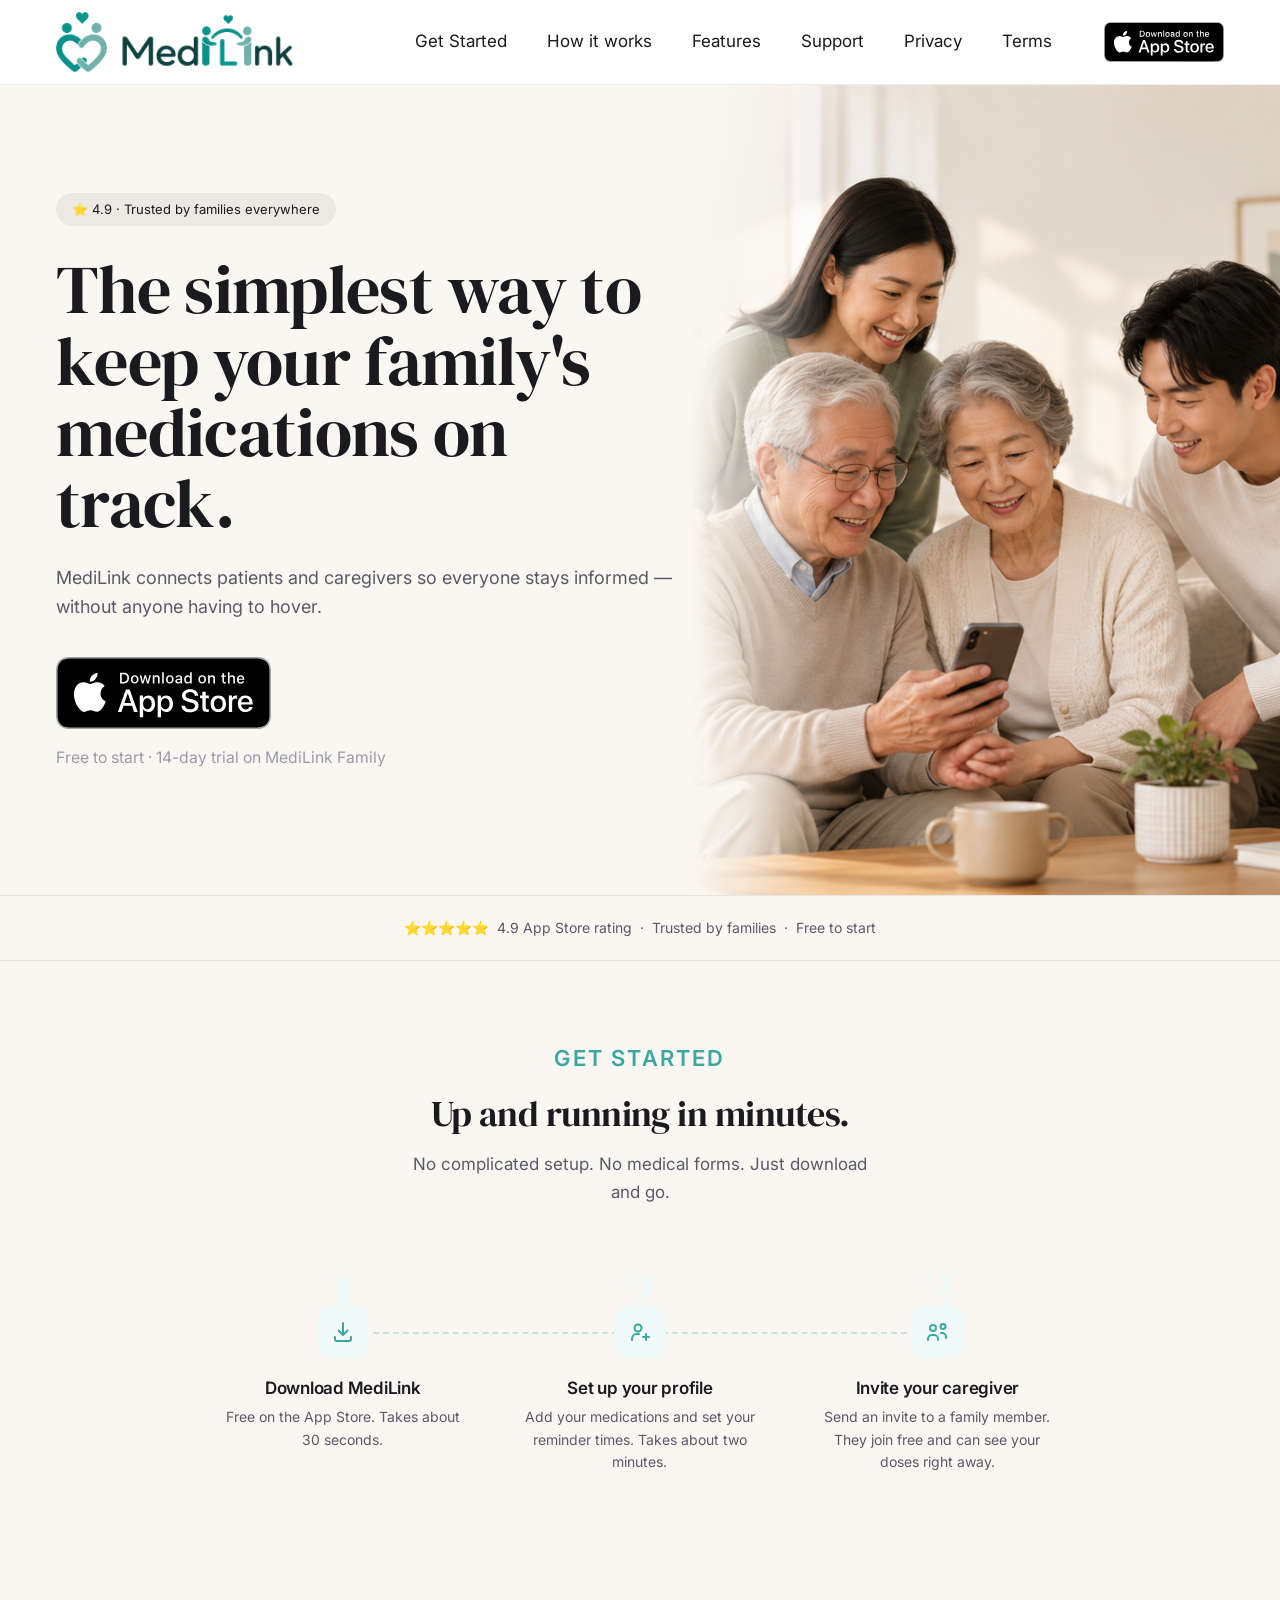
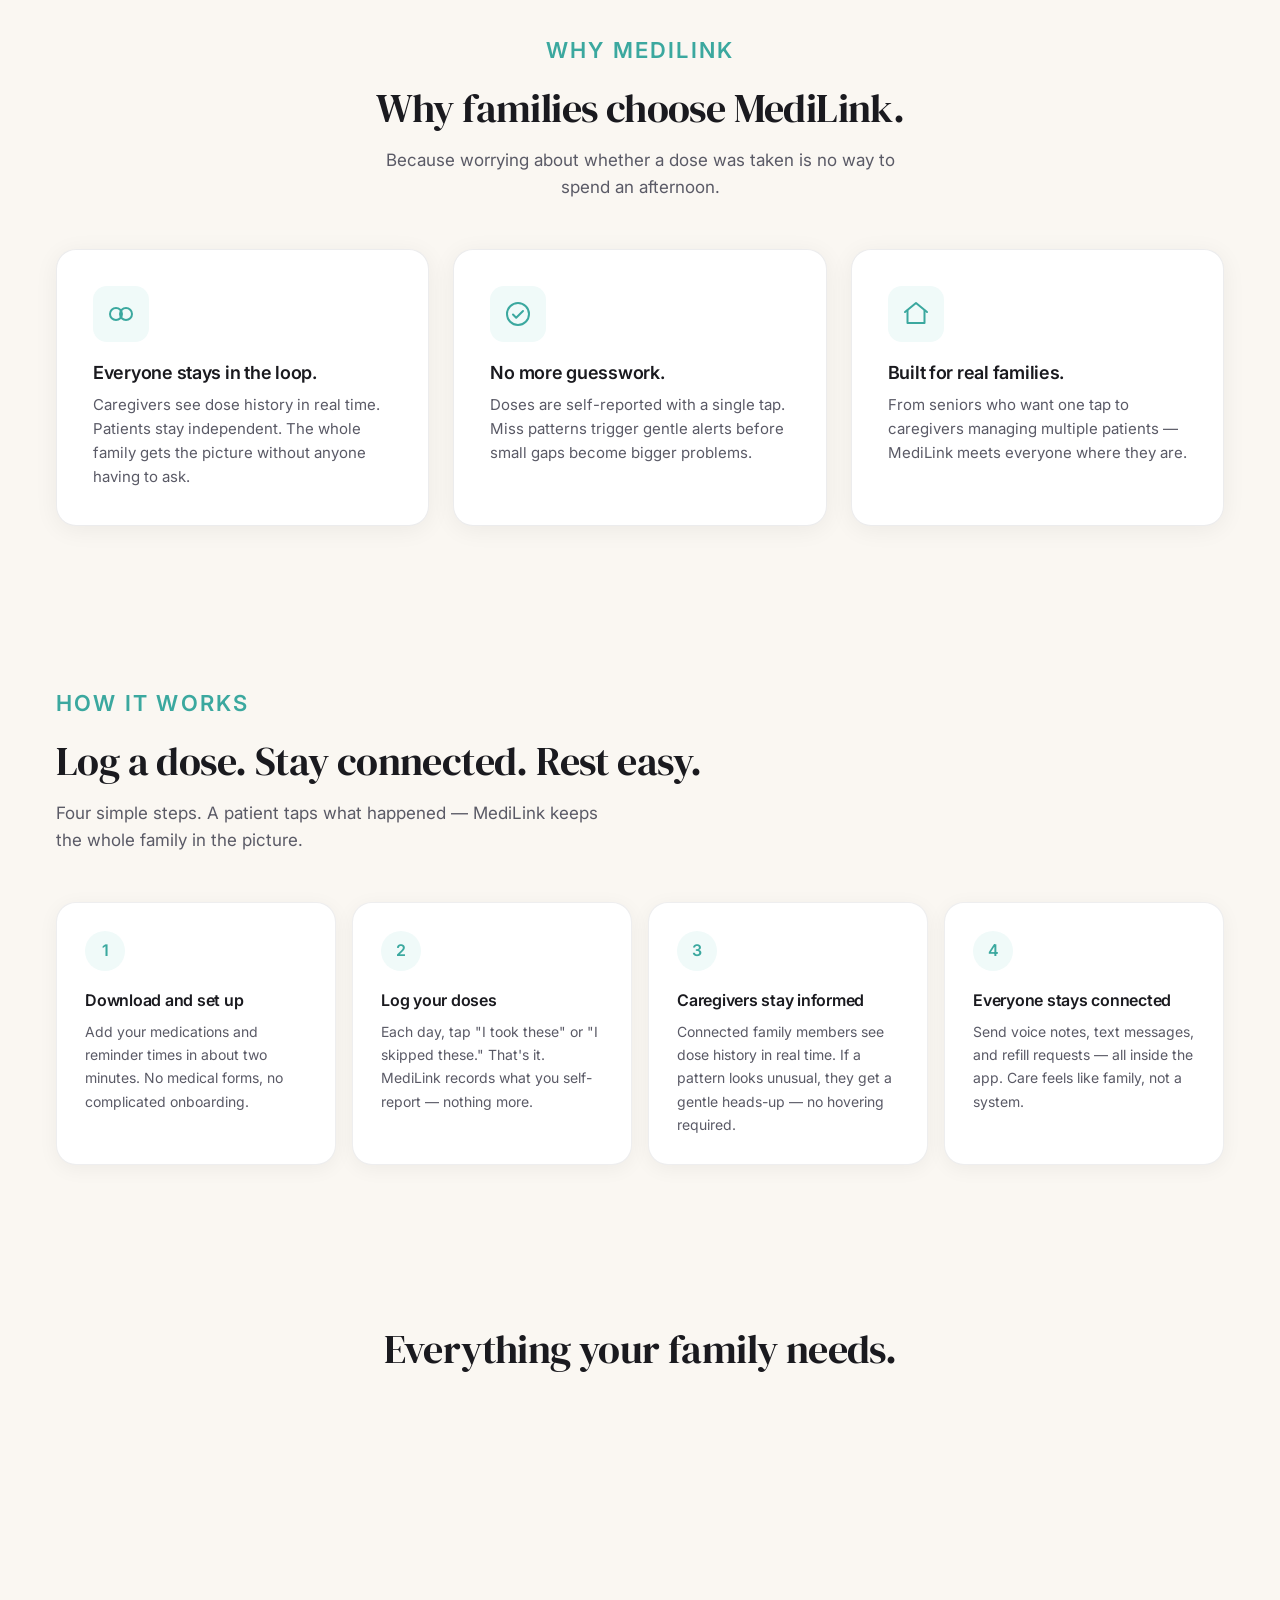
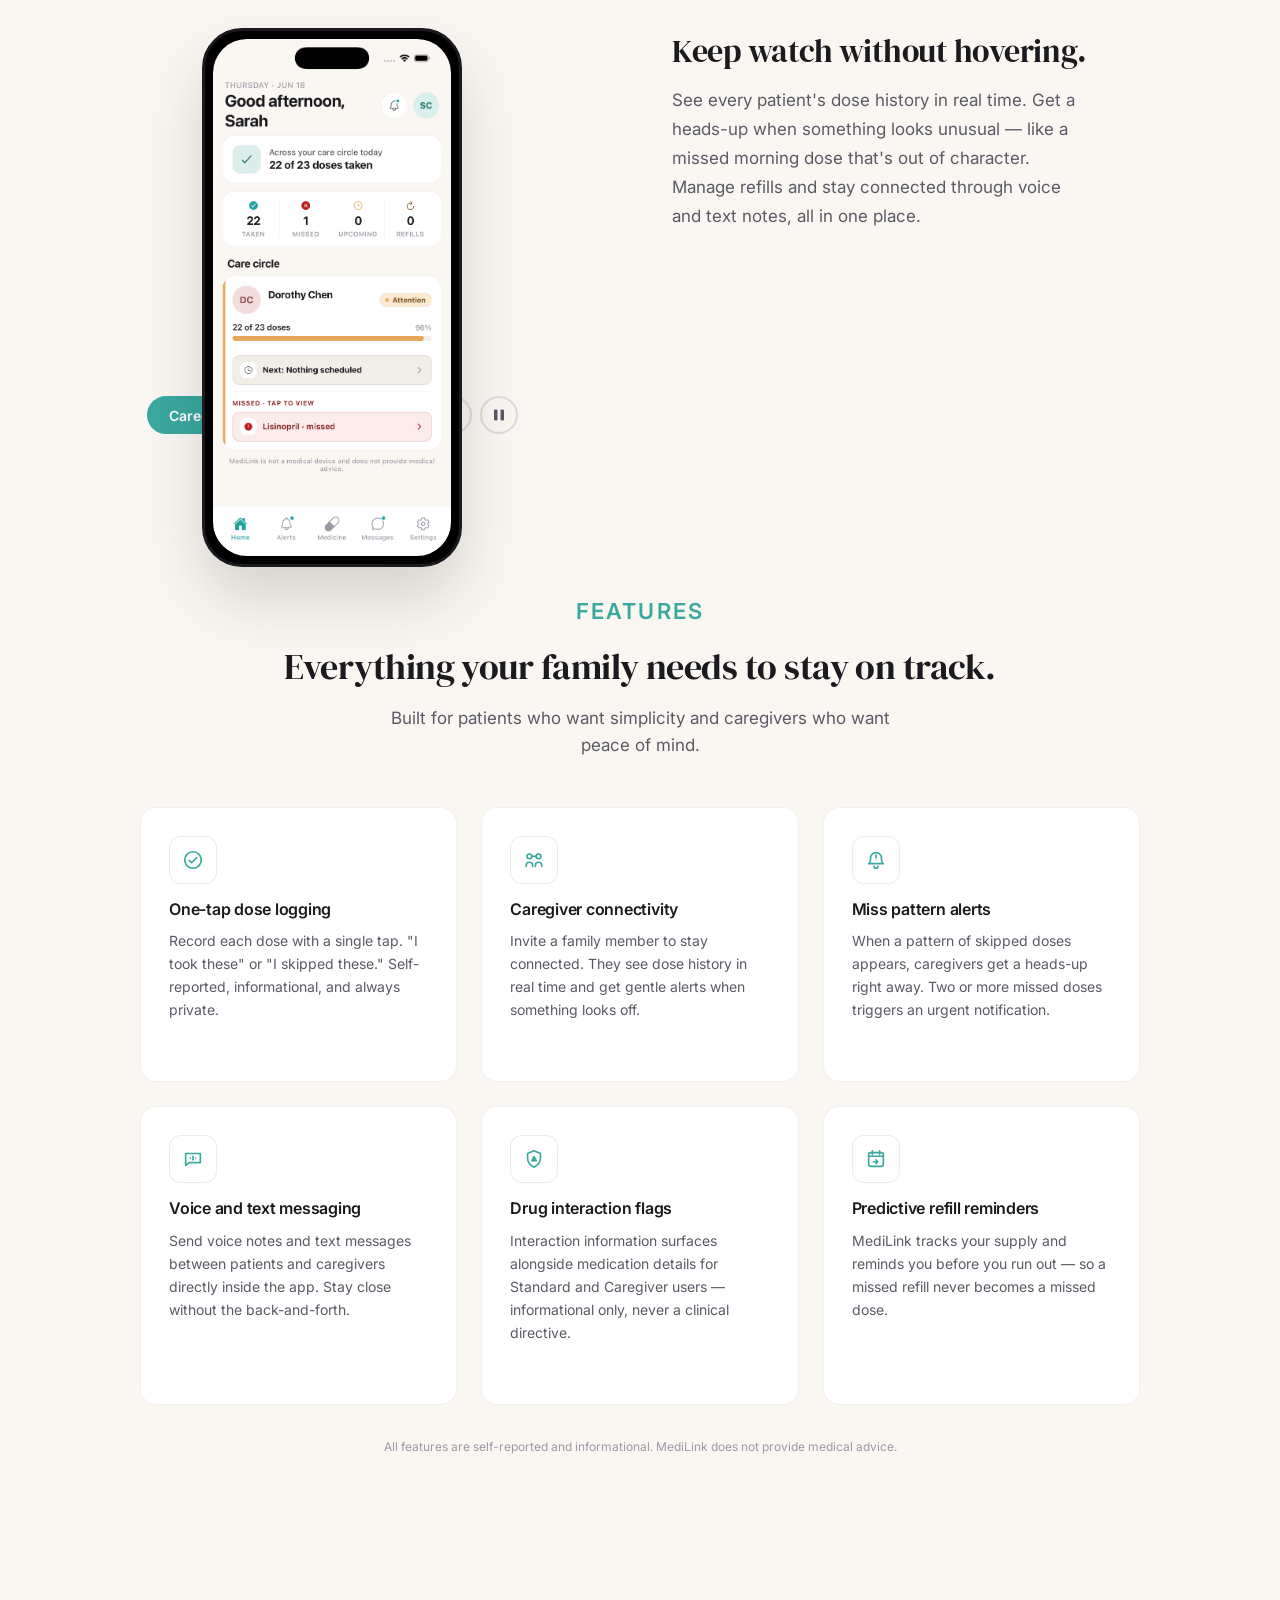
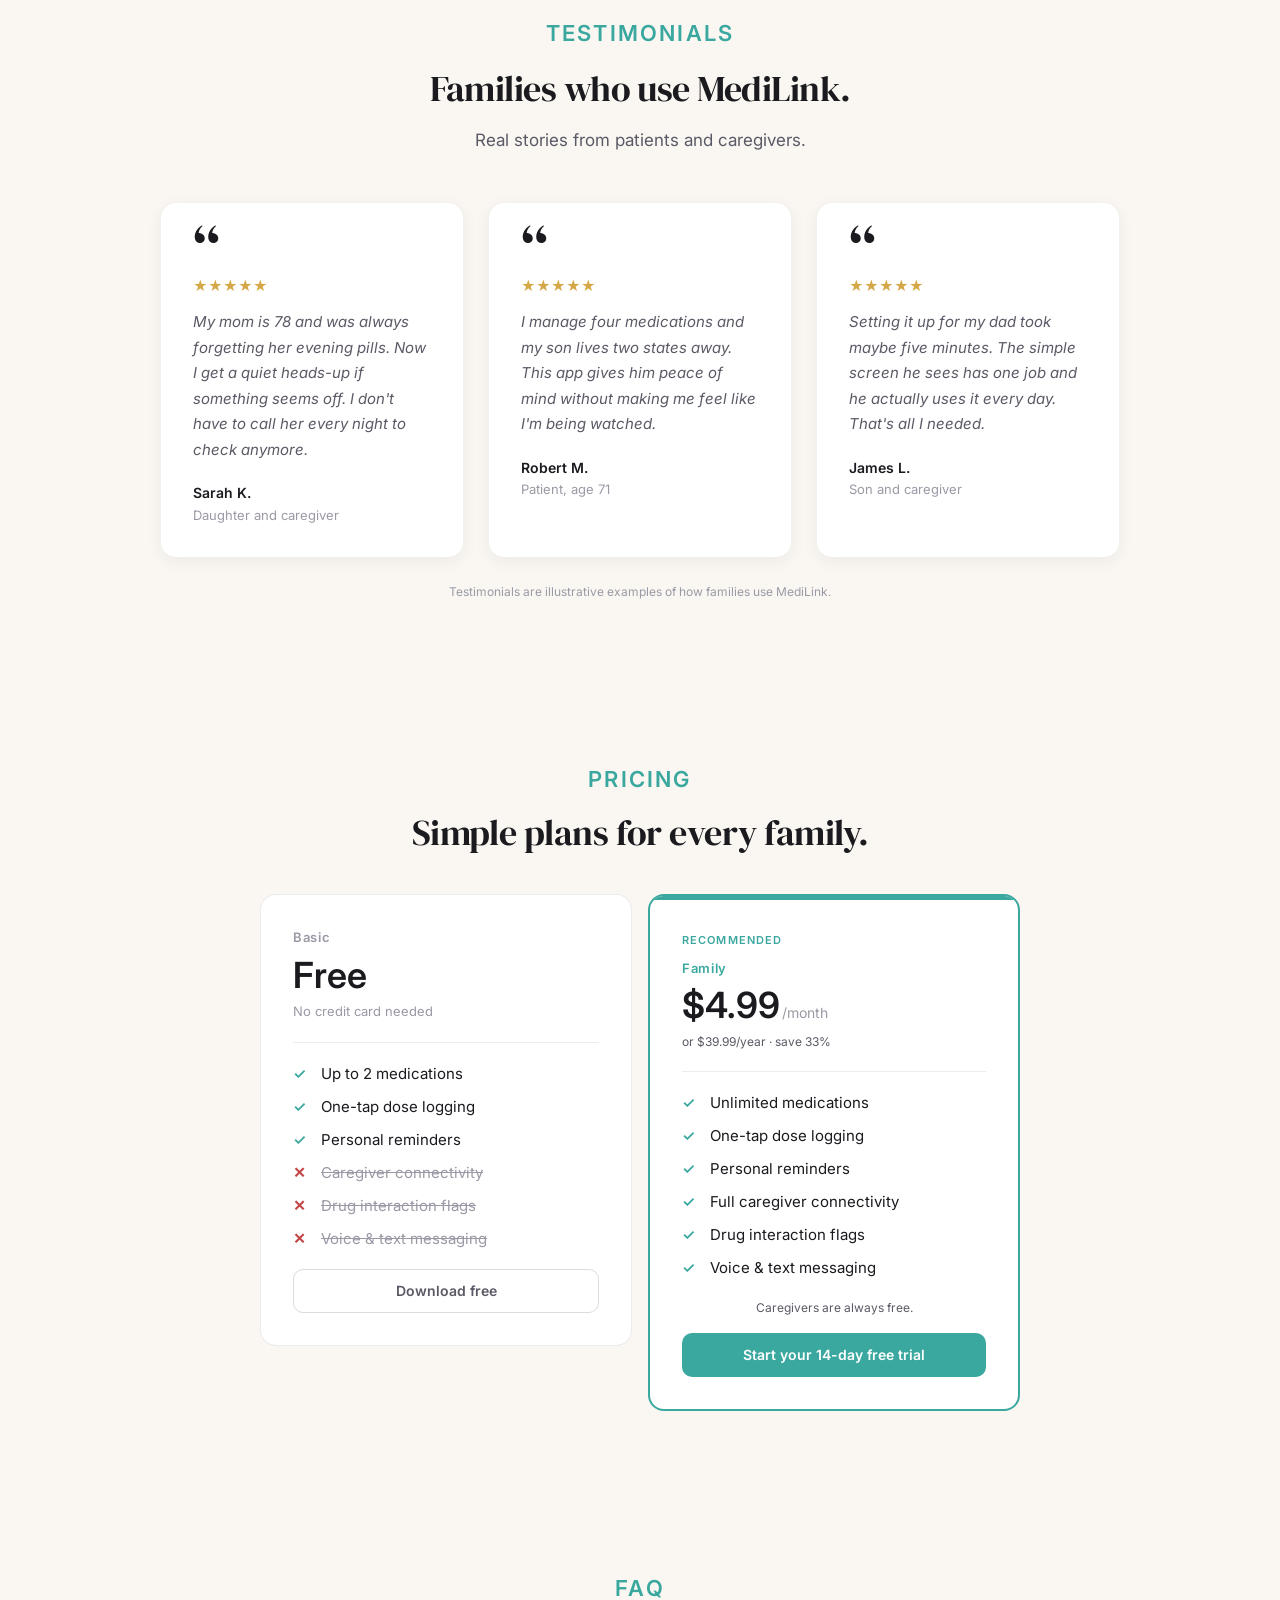
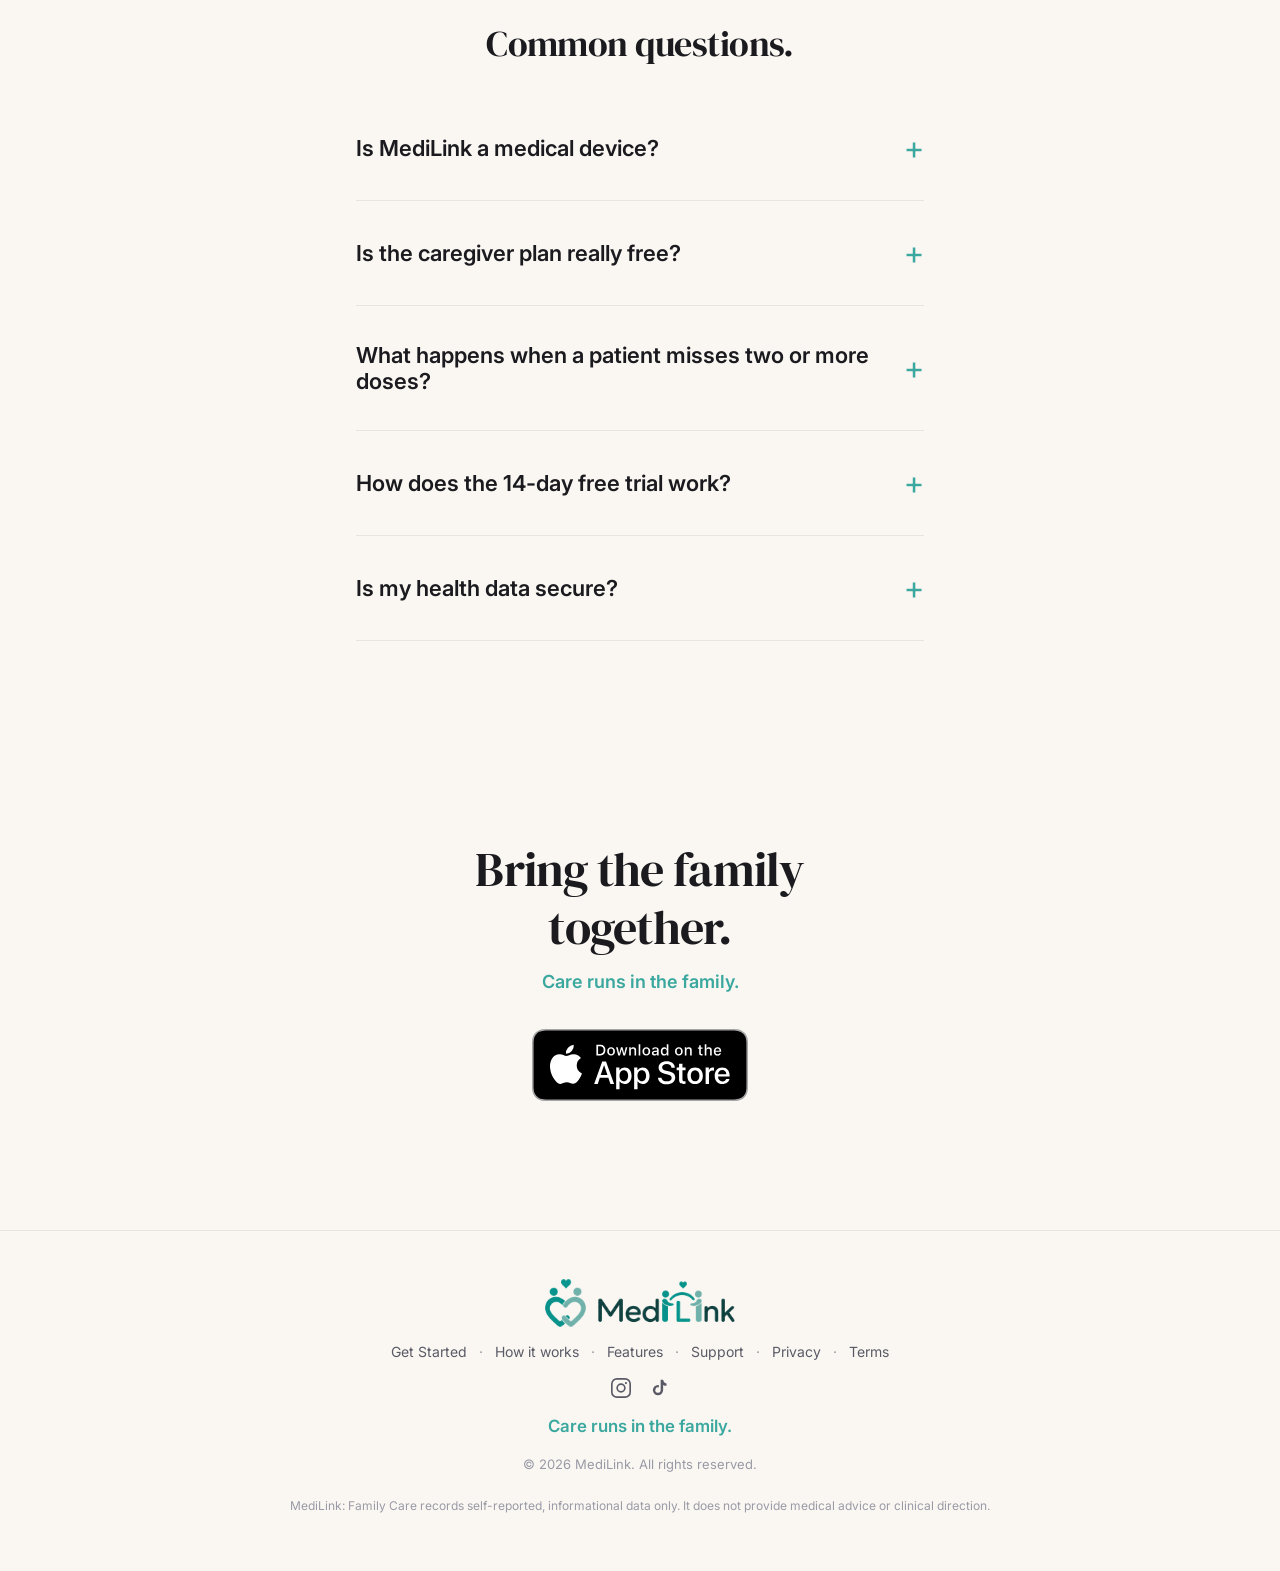
==== index.html @ 64e8060a "Initial commit" ====
<!DOCTYPE html>
<html lang="en">
<head>
  <meta charset="UTF-8" />
  <meta name="viewport" content="width=device-width, initial-scale=1.0" />
  <title>MediLink: Family Care — Care runs in the family.</title>
  <meta name="description" content="Medication adherence made simple for patients and the people who care about them. Care runs in the family." />
  <link rel="preconnect" href="https://fonts.googleapis.com" />
  <link rel="preconnect" href="https://fonts.gstatic.com" crossorigin />
  <link href="https://fonts.googleapis.com/css2?family=DM+Serif+Display:ital@0;1&family=Inter:wght@400;500;600&display=swap" rel="stylesheet" />
  <link rel="stylesheet" href="style.css" />
</head>
<body>

  <!-- ===== Header (dark, bleeds into hero) ===== -->
  <header class="site-header">
    <div class="container nav">
      <a href="index.html" class="brand"><img src="logo.png?v=2" alt="MediLink" class="nav-logo"></a>
      <nav class="nav-links">
        <a href="#get-started">Get Started</a>
        <a href="#how">How it works</a>
        <a href="#why">Features</a>
        <a href="support.html">Support</a>
        <a href="privacy.html">Privacy</a>
        <a href="terms.html">Terms</a>
      </nav>
      <a href="#download" class="app-store-badge nav-cta"><img src="app-store-badge.svg" alt="Download on the App Store" style="height: 40px; width: auto; display: block;"></a>
    </div>
  </header>

  <main>

    <!-- ===== 1. Hero (dark, full-width) ===== -->
    <section class="hero">
      <img class="hero-photo" src="hero-family.png" alt="A family looking at the MediLink app together" />
      <div class="hero-fade" aria-hidden="true"></div>
      <div class="container hero-inner">
        <div class="hero-copy">
          <span class="proof-pill">⭐ 4.9 · Trusted by families everywhere</span>
          <h1>The simplest way to keep your family's medications on track.</h1>
          <p class="subhead">MediLink connects patients and caregivers so everyone stays informed — without anyone having to hover.</p>
          <div class="hero-cta">
            <a href="#download" class="app-store-badge"><img src="app-store-badge.svg" alt="Download on the App Store" style="height: 72px; width: auto; display: block;"></a>
            <span class="note">Free to start · 14-day trial on MediLink Family</span>
          </div>
        </div>
      </div>
    </section>

    <!-- ===== Social proof bar ===== -->
    <section class="proof-bar">
      <div class="container">
        <p>⭐⭐⭐⭐⭐&nbsp;&nbsp;4.9 App Store rating&nbsp;&nbsp;·&nbsp;&nbsp;Trusted by families&nbsp;&nbsp;·&nbsp;&nbsp;Free to start</p>
      </div>
    </section>

    <!-- ===== How to Get Started (white) ===== -->
    <section id="get-started" class="getstarted">
      <div class="container">
        <div class="getstarted-head">
          <span class="gs-eyebrow">GET STARTED</span>
          <h2 class="gs-title">Up and running in minutes.</h2>
          <p class="gs-sub">No complicated setup. No medical forms. Just download and go.</p>
        </div>

        <div class="gs-steps">
          <div class="gs-step">
            <span class="gs-bignum">1</span>
            <span class="gs-icon">
              <svg width="24" height="24" viewBox="0 0 24 24" fill="none" xmlns="http://www.w3.org/2000/svg" aria-hidden="true">
                <path d="M12 3v12m0 0l-4.5-4.5M12 15l4.5-4.5" stroke="#3BA89F" stroke-width="2" stroke-linecap="round" stroke-linejoin="round"/>
                <path d="M4 17v2a2 2 0 002 2h12a2 2 0 002-2v-2" stroke="#3BA89F" stroke-width="2" stroke-linecap="round" stroke-linejoin="round"/>
              </svg>
            </span>
            <h3 class="gs-step-title">Download MediLink</h3>
            <p class="gs-step-desc">Free on the App Store. Takes about 30 seconds.</p>
          </div>

          <div class="gs-step">
            <span class="gs-bignum">2</span>
            <span class="gs-icon">
              <svg width="24" height="24" viewBox="0 0 24 24" fill="none" xmlns="http://www.w3.org/2000/svg" aria-hidden="true">
                <circle cx="10" cy="8" r="3.5" stroke="#3BA89F" stroke-width="2"/>
                <path d="M4 20v-1a5 5 0 015-5h2" stroke="#3BA89F" stroke-width="2" stroke-linecap="round" stroke-linejoin="round"/>
                <path d="M18 14v6m3-3h-6" stroke="#3BA89F" stroke-width="2" stroke-linecap="round" stroke-linejoin="round"/>
              </svg>
            </span>
            <h3 class="gs-step-title">Set up your profile</h3>
            <p class="gs-step-desc">Add your medications and set your reminder times. Takes about two minutes.</p>
          </div>

          <div class="gs-step">
            <span class="gs-bignum">3</span>
            <span class="gs-icon">
              <svg width="24" height="24" viewBox="0 0 24 24" fill="none" xmlns="http://www.w3.org/2000/svg" aria-hidden="true">
                <circle cx="8" cy="8" r="3" stroke="#3BA89F" stroke-width="2"/>
                <path d="M3 20v-1a4 4 0 014-4h2a4 4 0 014 4v1" stroke="#3BA89F" stroke-width="2" stroke-linecap="round" stroke-linejoin="round"/>
                <circle cx="18" cy="6.5" r="2.5" stroke="#3BA89F" stroke-width="2"/>
                <path d="M16 13h1a4 4 0 014 4v1" stroke="#3BA89F" stroke-width="2" stroke-linecap="round" stroke-linejoin="round"/>
              </svg>
            </span>
            <h3 class="gs-step-title">Invite your caregiver</h3>
            <p class="gs-step-desc">Send an invite to a family member. They join free and can see your doses right away.</p>
          </div>
        </div>

      </div>
    </section>

    <!-- ===== 2. Why MediLink (white) ===== -->
    <section id="why" class="why">
      <div class="container">
        <div class="why-head">
          <span class="why-eyebrow">WHY MEDILINK</span>
          <h2 class="why-title">Why families choose MediLink.</h2>
          <p class="why-sub">Because worrying about whether a dose was taken is no way to spend an afternoon.</p>
        </div>
        <div class="why-grid">
          <article class="why-card">
            <span class="why-icon">
              <svg width="32" height="32" viewBox="0 0 32 32" fill="none" xmlns="http://www.w3.org/2000/svg" aria-hidden="true">
                <circle cx="11" cy="16" r="6" stroke="#3BA89F" stroke-width="2"/>
                <circle cx="21" cy="16" r="6" stroke="#3BA89F" stroke-width="2"/>
              </svg>
            </span>
            <h3 class="why-card-title">Everyone stays in the loop.</h3>
            <p class="why-card-desc">Caregivers see dose history in real time. Patients stay independent. The whole family gets the picture without anyone having to ask.</p>
          </article>
          <article class="why-card">
            <span class="why-icon">
              <svg width="32" height="32" viewBox="0 0 32 32" fill="none" xmlns="http://www.w3.org/2000/svg" aria-hidden="true">
                <circle cx="16" cy="16" r="11" stroke="#3BA89F" stroke-width="2"/>
                <path d="M11 16.5l3.2 3.2L21 13" stroke="#3BA89F" stroke-width="2" stroke-linecap="round" stroke-linejoin="round"/>
              </svg>
            </span>
            <h3 class="why-card-title">No more guesswork.</h3>
            <p class="why-card-desc">Doses are self-reported with a single tap. Miss patterns trigger gentle alerts before small gaps become bigger problems.</p>
          </article>
          <article class="why-card">
            <span class="why-icon">
              <svg width="32" height="32" viewBox="0 0 32 32" fill="none" xmlns="http://www.w3.org/2000/svg" aria-hidden="true">
                <path d="M5 14L16 5l11 9" stroke="#3BA89F" stroke-width="2" stroke-linecap="round" stroke-linejoin="round"/>
                <path d="M7.5 12.5V25h17V12.5" stroke="#3BA89F" stroke-width="2" stroke-linecap="round" stroke-linejoin="round"/>
              </svg>
            </span>
            <h3 class="why-card-title">Built for real families.</h3>
            <p class="why-card-desc">From seniors who want one tap to caregivers managing multiple patients — MediLink meets everyone where they are.</p>
          </article>
        </div>
      </div>
    </section>

    <!-- ===== How it works (cream) ===== -->
    <section id="how" class="how">
      <div class="container">
        <div class="how-head">
          <span class="how-eyebrow">HOW IT WORKS</span>
          <h2 class="how-title">Log a dose. Stay connected. Rest easy.</h2>
          <p class="how-sub">Four simple steps. A patient taps what happened — MediLink keeps the whole family in the picture.</p>
        </div>

        <div class="how-steps">
          <div class="how-step">
            <span class="how-num">1</span>
            <h3 class="how-step-title">Download and set up</h3>
            <p class="how-step-desc">Add your medications and reminder times in about two minutes. No medical forms, no complicated onboarding.</p>
          </div>

          <div class="how-step">
            <span class="how-num">2</span>
            <h3 class="how-step-title">Log your doses</h3>
            <p class="how-step-desc">Each day, tap "I took these" or "I skipped these." That's it. MediLink records what you self-report — nothing more.</p>
          </div>

          <div class="how-step">
            <span class="how-num">3</span>
            <h3 class="how-step-title">Caregivers stay informed</h3>
            <p class="how-step-desc">Connected family members see dose history in real time. If a pattern looks unusual, they get a gentle heads-up — no hovering required.</p>
          </div>

          <div class="how-step">
            <span class="how-num">4</span>
            <h3 class="how-step-title">Everyone stays connected</h3>
            <p class="how-step-desc">Send voice notes, text messages, and refill requests — all inside the app. Care feels like family, not a system.</p>
          </div>
        </div>
      </div>
    </section>

    <!-- ===== Interactive showcase (white) ===== -->
    <section class="showcase">
      <div class="container">
        <h2 class="showcase-title">Everything your family needs.</h2>
        <div class="showcase-grid">

          <!-- Left: phone mockup + tabs -->
          <div class="showcase-visual">
            <div class="phone-frame phone-frame--showcase">
              <img id="showcase-screen" src="screen-1.png" alt="MediLink app screen" />
            </div>
            <div class="showcase-tabs" role="tablist">
              <button class="showcase-tab is-active" data-screen="screen-1.png" data-target="tab-caregiver">Caregiver</button>
              <button class="showcase-tab" data-screen="screen-2.png" data-target="tab-simple">Simple</button>
              <button class="showcase-tab" data-screen="screen-3.png" data-target="tab-standard">Standard</button>
              <button class="showcase-playpause is-playing" id="showcase-playpause" type="button" aria-label="Pause automatic slideshow">
                <svg class="icon-pause" width="14" height="14" viewBox="0 0 14 14" fill="currentColor" aria-hidden="true"><rect x="2" y="1.5" width="3.5" height="11" rx="1"/><rect x="8.5" y="1.5" width="3.5" height="11" rx="1"/></svg>
                <svg class="icon-play" width="14" height="14" viewBox="0 0 14 14" fill="currentColor" aria-hidden="true"><path d="M3 1.8v10.4a.7.7 0 0 0 1.07.6l8.3-5.2a.7.7 0 0 0 0-1.2L4.07 1.2A.7.7 0 0 0 3 1.8z"/></svg>
              </button>
            </div>
          </div>

          <!-- Right: feature description -->
          <div class="showcase-copy" id="showcase-copy">
            <h3 class="showcase-headline">Keep watch without hovering.</h3>
            <p class="showcase-desc">See every patient's dose history in real time. Get a heads-up when something looks unusual — like a missed morning dose that's out of character. Manage refills and stay connected through voice and text notes, all in one place.</p>
          </div>

        </div>
      </div>
    </section>

    <!-- ===== Features (white) ===== -->
    <section class="featuresgrid">
      <div class="container">
        <div class="fg-head">
          <span class="fg-eyebrow">FEATURES</span>
          <h2 class="fg-title">Everything your family needs to stay on track.</h2>
          <p class="fg-sub">Built for patients who want simplicity and caregivers who want peace of mind.</p>
        </div>

        <div class="fg-grid">

          <button type="button" class="fg-card" data-feature="dose-logging">
            <span class="fg-icon">
              <svg width="22" height="22" viewBox="0 0 24 24" fill="none" xmlns="http://www.w3.org/2000/svg" aria-hidden="true">
                <circle cx="12" cy="12" r="9" stroke="#3BA89F" stroke-width="1.8"/>
                <path d="M8 12.5l2.5 2.5L16 9.5" stroke="#3BA89F" stroke-width="1.8" stroke-linecap="round" stroke-linejoin="round"/>
              </svg>
            </span>
            <h3 class="fg-card-title">One-tap dose logging</h3>
            <p class="fg-card-desc">Record each dose with a single tap. "I took these" or "I skipped these." Self-reported, informational, and always private.</p>
            <span class="fg-more">Learn more →</span>
          </button>

          <button type="button" class="fg-card" data-feature="caregiver">
            <span class="fg-icon">
              <svg width="22" height="22" viewBox="0 0 24 24" fill="none" xmlns="http://www.w3.org/2000/svg" aria-hidden="true">
                <circle cx="7" cy="8" r="2.6" stroke="#3BA89F" stroke-width="1.8"/>
                <circle cx="17" cy="8" r="2.6" stroke="#3BA89F" stroke-width="1.8"/>
                <path d="M9.6 8h4.8" stroke="#3BA89F" stroke-width="1.8" stroke-linecap="round"/>
                <path d="M3.5 19v-1a3.5 3.5 0 013.5-3.5h0A3.5 3.5 0 0110.5 18v1" stroke="#3BA89F" stroke-width="1.8" stroke-linecap="round" stroke-linejoin="round"/>
                <path d="M13.5 19v-1A3.5 3.5 0 0117 14.5h0a3.5 3.5 0 013.5 3.5v1" stroke="#3BA89F" stroke-width="1.8" stroke-linecap="round" stroke-linejoin="round"/>
              </svg>
            </span>
            <h3 class="fg-card-title">Caregiver connectivity</h3>
            <p class="fg-card-desc">Invite a family member to stay connected. They see dose history in real time and get gentle alerts when something looks off.</p>
            <span class="fg-more">Learn more →</span>
          </button>

          <button type="button" class="fg-card" data-feature="alerts">
            <span class="fg-icon">
              <svg width="22" height="22" viewBox="0 0 24 24" fill="none" xmlns="http://www.w3.org/2000/svg" aria-hidden="true">
                <path d="M6 10a6 6 0 0112 0c0 5 2 6 2 6H4s2-1 2-6z" stroke="#3BA89F" stroke-width="1.8" stroke-linecap="round" stroke-linejoin="round"/>
                <path d="M10 19a2 2 0 004 0" stroke="#3BA89F" stroke-width="1.8" stroke-linecap="round"/>
                <path d="M12 6.5v3" stroke="#3BA89F" stroke-width="1.8" stroke-linecap="round"/>
                <circle cx="12" cy="12" r="0.6" fill="#3BA89F"/>
              </svg>
            </span>
            <h3 class="fg-card-title">Miss pattern alerts</h3>
            <p class="fg-card-desc">When a pattern of skipped doses appears, caregivers get a heads-up right away. Two or more missed doses triggers an urgent notification.</p>
            <span class="fg-more">Learn more →</span>
          </button>

          <button type="button" class="fg-card" data-feature="messaging">
            <span class="fg-icon">
              <svg width="22" height="22" viewBox="0 0 24 24" fill="none" xmlns="http://www.w3.org/2000/svg" aria-hidden="true">
                <path d="M4 6h16v10H8l-4 3V6z" stroke="#3BA89F" stroke-width="1.8" stroke-linecap="round" stroke-linejoin="round"/>
                <path d="M9 11v0M12 9v4M15 11v0" stroke="#3BA89F" stroke-width="1.8" stroke-linecap="round"/>
              </svg>
            </span>
            <h3 class="fg-card-title">Voice and text messaging</h3>
            <p class="fg-card-desc">Send voice notes and text messages between patients and caregivers directly inside the app. Stay close without the back-and-forth.</p>
            <span class="fg-more">Learn more →</span>
          </button>

          <button type="button" class="fg-card" data-feature="interactions">
            <span class="fg-icon">
              <svg width="22" height="22" viewBox="0 0 24 24" fill="none" xmlns="http://www.w3.org/2000/svg" aria-hidden="true">
                <path d="M12 3l7 3v5c0 4.4-3 8-7 10-4-2-7-5.6-7-10V6l7-3z" stroke="#3BA89F" stroke-width="1.8" stroke-linecap="round" stroke-linejoin="round"/>
                <path d="M12 9.5l2.4 4.2H9.6L12 9.5z" stroke="#3BA89F" stroke-width="1.8" stroke-linecap="round" stroke-linejoin="round"/>
                <path d="M12 12v0.6" stroke="#3BA89F" stroke-width="1.8" stroke-linecap="round"/>
              </svg>
            </span>
            <h3 class="fg-card-title">Drug interaction flags</h3>
            <p class="fg-card-desc">Interaction information surfaces alongside medication details for Standard and Caregiver users — informational only, never a clinical directive.</p>
            <span class="fg-more">Learn more →</span>
          </button>

          <button type="button" class="fg-card" data-feature="refills">
            <span class="fg-icon">
              <svg width="22" height="22" viewBox="0 0 24 24" fill="none" xmlns="http://www.w3.org/2000/svg" aria-hidden="true">
                <rect x="4" y="5" width="16" height="15" rx="2" stroke="#3BA89F" stroke-width="1.8"/>
                <path d="M4 9h16M8 3v4M16 3v4" stroke="#3BA89F" stroke-width="1.8" stroke-linecap="round"/>
                <path d="M9 15h5m0 0l-2-2m2 2l-2 2" stroke="#3BA89F" stroke-width="1.8" stroke-linecap="round" stroke-linejoin="round"/>
              </svg>
            </span>
            <h3 class="fg-card-title">Predictive refill reminders</h3>
            <p class="fg-card-desc">MediLink tracks your supply and reminds you before you run out — so a missed refill never becomes a missed dose.</p>
            <span class="fg-more">Learn more →</span>
          </button>

        </div>

        <p class="fg-disclaimer">All features are self-reported and informational. MediLink does not provide medical advice.</p>
      </div>
    </section>

    <!-- ===== Feature detail modal ===== -->
    <div class="fg-modal" id="fg-modal" aria-hidden="true">
      <div class="fg-modal-overlay" data-close></div>
      <div class="fg-modal-box" role="dialog" aria-modal="true" aria-labelledby="fg-modal-title">
        <button type="button" class="fg-modal-close" data-close aria-label="Close">&times;</button>
        <span class="fg-modal-icon" id="fg-modal-icon"></span>
        <h3 class="fg-modal-title" id="fg-modal-title"></h3>
        <p class="fg-modal-body" id="fg-modal-body"></p>
        <p class="fg-modal-note" id="fg-modal-note"></p>
      </div>
    </div>

    <!-- ===== Testimonials (cream) ===== -->
    <section class="testimonials">
      <div class="container">
        <div class="tm-head">
          <span class="tm-eyebrow">TESTIMONIALS</span>
          <h2 class="tm-title">Families who use MediLink.</h2>
          <p class="tm-sub">Real stories from patients and caregivers.</p>
        </div>

        <div class="tm-grid">
          <figure class="tm-card">
            <span class="tm-quotemark">&ldquo;</span>
            <span class="tm-stars">★★★★★</span>
            <blockquote class="tm-quote">My mom is 78 and was always forgetting her evening pills. Now I get a quiet heads-up if something seems off. I don't have to call her every night to check anymore.</blockquote>
            <figcaption>
              <p class="tm-name">Sarah K.</p>
              <p class="tm-role">Daughter and caregiver</p>
            </figcaption>
          </figure>

          <figure class="tm-card">
            <span class="tm-quotemark">&ldquo;</span>
            <span class="tm-stars">★★★★★</span>
            <blockquote class="tm-quote">I manage four medications and my son lives two states away. This app gives him peace of mind without making me feel like I'm being watched.</blockquote>
            <figcaption>
              <p class="tm-name">Robert M.</p>
              <p class="tm-role">Patient, age 71</p>
            </figcaption>
          </figure>

          <figure class="tm-card">
            <span class="tm-quotemark">&ldquo;</span>
            <span class="tm-stars">★★★★★</span>
            <blockquote class="tm-quote">Setting it up for my dad took maybe five minutes. The simple screen he sees has one job and he actually uses it every day. That's all I needed.</blockquote>
            <figcaption>
              <p class="tm-name">James L.</p>
              <p class="tm-role">Son and caregiver</p>
            </figcaption>
          </figure>
        </div>

        <p class="tm-disclaimer">Testimonials are illustrative examples of how families use MediLink.</p>
      </div>
    </section>

    <!-- ===== 5. Pricing (cream) ===== -->
    <section id="pricing" class="pricing">
      <div class="container">
        <div class="pricing-head">
          <span class="pricing-eyebrow">PRICING</span>
          <h2 class="pricing-title">Simple plans for every family.</h2>
        </div>

        <div class="pricing-cards">

          <!-- Basic -->
          <div class="plan-card plan-basic">
            <span class="plan-label">Basic</span>
            <div class="plan-price">Free</div>
            <p class="plan-sub">No credit card needed</p>

            <div class="plan-divider"></div>

            <ul class="plan-features">
              <li class="incl">Up to 2 medications</li>
              <li class="incl">One-tap dose logging</li>
              <li class="incl">Personal reminders</li>
              <li class="excl"><span>Caregiver connectivity</span></li>
              <li class="excl"><span>Drug interaction flags</span></li>
              <li class="excl"><span>Voice &amp; text messaging</span></li>
            </ul>

            <a href="#download" class="plan-cta plan-cta-basic">Download free</a>
          </div>

          <!-- Family -->
          <div class="plan-card plan-family">
            <div class="plan-accent"></div>
            <span class="plan-eyebrow">RECOMMENDED</span>
            <span class="plan-label plan-label-family">Family</span>
            <div class="plan-price">$4.99<span class="plan-per">/month</span></div>
            <p class="plan-sub">or $39.99/year · save 33%</p>

            <div class="plan-divider"></div>

            <ul class="plan-features">
              <li class="incl">Unlimited medications</li>
              <li class="incl">One-tap dose logging</li>
              <li class="incl">Personal reminders</li>
              <li class="incl">Full caregiver connectivity</li>
              <li class="incl">Drug interaction flags</li>
              <li class="incl">Voice &amp; text messaging</li>
            </ul>

            <p class="plan-trust">Caregivers are always free.</p>
            <a href="#download" class="plan-cta plan-cta-family">Start your 14-day free trial</a>
          </div>

        </div>
      </div>
    </section>

    <!-- ===== FAQ (white) ===== -->
    <section class="faq">
      <div class="container">
        <div class="faq-head">
          <span class="faq-eyebrow">FAQ</span>
          <h2 class="faq-title">Common questions.</h2>
        </div>
        <div class="faq-list">

          <div class="faq-item">
            <button class="faq-question" type="button" aria-expanded="false">
              <span>Is MediLink a medical device?</span>
              <span class="faq-icon" aria-hidden="true">+</span>
            </button>
            <div class="faq-answer">
              <p>No. MediLink is not a medical device and does not provide medical advice. Everything in the app is informational only — it records what you self-report, like when you marked a dose as taken or skipped. It never tells you what to take, when to take it, or what to do if you miss a dose. For any medical questions, please speak with your healthcare provider.</p>
            </div>
          </div>

          <div class="faq-item">
            <button class="faq-question" type="button" aria-expanded="false">
              <span>Is the caregiver plan really free?</span>
              <span class="faq-icon" aria-hidden="true">+</span>
            </button>
            <div class="faq-answer">
              <p>Yes, completely free. Caregivers never pay anything to use MediLink. You can connect to a patient's account, receive alerts, send messages, and manage refills on their behalf — all at no cost. Only the patient needs a MediLink Family subscription to unlock caregiver connectivity.</p>
            </div>
          </div>

          <div class="faq-item">
            <button class="faq-question" type="button" aria-expanded="false">
              <span>What happens when a patient misses two or more doses?</span>
              <span class="faq-icon" aria-hidden="true">+</span>
            </button>
            <div class="faq-answer">
              <p>When two or more doses are marked as skipped or go unlogged, connected caregivers receive an urgent notification right away. This is designed to give family members a heads-up when something seems out of the ordinary — not as a clinical alert, but as a gentle signal that someone they care about may need a check-in.</p>
            </div>
          </div>

          <div class="faq-item">
            <button class="faq-question" type="button" aria-expanded="false">
              <span>How does the 14-day free trial work?</span>
              <span class="faq-icon" aria-hidden="true">+</span>
            </button>
            <div class="faq-answer">
              <p>When you start a MediLink Family subscription, you get 14 days free with full access to every feature — caregiver connectivity, unlimited medications, drug interaction flags, voice and text messaging, and predictive refill reminders. You will not be charged until the trial ends. You can cancel anytime before then and you will not owe anything.</p>
            </div>
          </div>

          <div class="faq-item">
            <button class="faq-question" type="button" aria-expanded="false">
              <span>Is my health data secure?</span>
              <span class="faq-icon" aria-hidden="true">+</span>
            </button>
            <div class="faq-answer">
              <p>Yes. MediLink stores your data securely and does not sell it to third parties. The app records only what you choose to self-report — dose logs, messages, and medication names you enter. We do not access your medical records, prescriptions, or any external health data. For full details, see our <a href="privacy.html">Privacy Policy</a>.</p>
            </div>
          </div>

        </div>
      </div>
    </section>

    <!-- ===== 6. Download CTA (dark) ===== -->
    <section id="download" class="cta-final">
      <div class="container cta-inner">
        <h2>Bring the family together.</h2>
        <p class="tagline">Care runs in the family.</p>
        <a href="#" class="app-store-badge"><img src="app-store-badge.svg" alt="Download on the App Store" style="height: 72px; width: auto; display: block;"></a>
      </div>
    </section>

  </main>

  <!-- ===== Footer (dark) ===== -->
  <footer class="site-footer">
    <div class="container footer-inner">
      <div class="footer-brand"><img src="logo.png?v=2" alt="MediLink: Family Care" class="footer-logo"></div>
      <div class="footer-links">
        <a href="index.html#get-started">Get Started</a>
        <span aria-hidden="true">·</span>
        <a href="index.html#how">How it works</a>
        <span aria-hidden="true">·</span>
        <a href="index.html#why">Features</a>
        <span aria-hidden="true">·</span>
        <a href="support.html">Support</a>
        <span aria-hidden="true">·</span>
        <a href="privacy.html">Privacy</a>
        <span aria-hidden="true">·</span>
        <a href="terms.html">Terms</a>
      </div>
      <div class="footer-social">
        <a href="https://www.instagram.com/medilinkapp_?igsh=MXVrNnhsc3F5cW9yNw%3D%3D&utm_source=qr" target="_blank" rel="noopener" aria-label="MediLink on Instagram">
          <svg viewBox="0 0 24 24" fill="none" xmlns="http://www.w3.org/2000/svg" aria-hidden="true"><rect x="2" y="2" width="20" height="20" rx="5.5" stroke="currentColor" stroke-width="1.8"/><circle cx="12" cy="12" r="4.2" stroke="currentColor" stroke-width="1.8"/><circle cx="17.4" cy="6.6" r="1.2" fill="currentColor"/></svg>
        </a>
        <a href="https://www.tiktok.com/@medilinkapp" target="_blank" rel="noopener" aria-label="MediLink on TikTok">
          <svg viewBox="0 0 24 24" fill="currentColor" xmlns="http://www.w3.org/2000/svg" aria-hidden="true"><path d="M16.5 3c.3 2.1 1.6 3.7 3.7 4v2.6c-1.3.1-2.6-.3-3.7-1v5.7a5.6 5.6 0 1 1-5.6-5.6c.3 0 .6 0 .9.1v2.7a2.9 2.9 0 1 0 2 2.8V3h2.7z"/></svg>
        </a>
      </div>
      <p class="footer-tagline">Care runs in the family.</p>
      <p class="footer-copy">© 2026 MediLink. All rights reserved.</p>
      <p class="disclaimer">MediLink: Family Care records self-reported, informational data only. It does not provide medical advice or clinical direction.</p>
    </div>
  </footer>

  <script>
    (function () {
      var content = {
        'tab-caregiver': {
          headline: 'Keep watch without hovering.',
          desc: "See every patient's dose history in real time. Get a heads-up when something looks unusual — like a missed morning dose that's out of character. Manage refills and stay connected through voice and text notes, all in one place."
        },
        'tab-simple': {
          headline: 'One screen. One job.',
          desc: 'Seniors get a calm, clutter-free experience. Large dose cards, one tap to record the day. No settings to manage, no history to navigate — just today’s medications, presented simply.'
        },
        'tab-standard': {
          headline: 'Full visibility into your own routine.',
          desc: 'Self-managing patients get their complete medication history, interaction flags, refill tracking, and personal reminders — all in one organized view.'
        }
      };

      var tabs = Array.prototype.slice.call(document.querySelectorAll('.showcase-tab'));
      var screen = document.getElementById('showcase-screen');
      var copy = document.getElementById('showcase-copy');
      var headlineEl = copy.querySelector('.showcase-headline');
      var descEl = copy.querySelector('.showcase-desc');
      var playPauseBtn = document.getElementById('showcase-playpause');

      var AUTOPLAY_MS = 5000;
      var FADE_MS = 200;
      var autoTimer = null;
      var isPlaying = true;

      // Preload every slide image so swaps never show the black frame.
      tabs.forEach(function (tab) {
        var img = new Image();
        img.src = tab.getAttribute('data-screen');
      });

      function activeIndex() {
        for (var i = 0; i < tabs.length; i++) {
          if (tabs[i].classList.contains('is-active')) return i;
        }
        return 0;
      }

      function goToTab(tab) {
        if (tab.classList.contains('is-active')) return;

        tabs.forEach(function (t) { t.classList.remove('is-active'); });
        tab.classList.add('is-active');

        var data = content[tab.getAttribute('data-target')];
        var nextScreen = tab.getAttribute('data-screen');

        // Preload the target before fading so the new frame is ready instantly.
        var pre = new Image();
        pre.src = nextScreen;

        function applyNext() {
          screen.src = nextScreen;
          headlineEl.textContent = data.headline;
          descEl.textContent = data.desc;
          screen.classList.remove('is-fading');
          copy.classList.remove('is-fading');
        }

        screen.classList.add('is-fading');
        copy.classList.add('is-fading');
        setTimeout(function () {
          if (pre.complete) {
            applyNext();
          } else {
            pre.onload = applyNext;
            // Safety fallback in case onload never fires.
            setTimeout(applyNext, 400);
          }
        }, FADE_MS);
      }

      function advance() {
        var next = tabs[(activeIndex() + 1) % tabs.length];
        goToTab(next);
      }

      function startAutoplay() {
        stopAutoplay();
        autoTimer = setInterval(advance, AUTOPLAY_MS);
      }

      function stopAutoplay() {
        if (autoTimer) { clearInterval(autoTimer); autoTimer = null; }
      }

      function setPlaying(play) {
        isPlaying = play;
        if (play) {
          playPauseBtn.classList.add('is-playing');
          playPauseBtn.setAttribute('aria-label', 'Pause automatic slideshow');
          startAutoplay();
        } else {
          playPauseBtn.classList.remove('is-playing');
          playPauseBtn.setAttribute('aria-label', 'Play automatic slideshow');
          stopAutoplay();
        }
      }

      tabs.forEach(function (tab) {
        tab.addEventListener('click', function () {
          goToTab(tab);
          // Manual selection restarts the timer so the chosen slide stays 5s.
          if (isPlaying) startAutoplay();
        });
      });

      playPauseBtn.addEventListener('click', function () {
        setPlaying(!isPlaying);
      });

      setPlaying(true);
    })();
  </script>


  <script>
    /* ---- Respect prefers-reduced-motion ---- */
    var reducedMotion = window.matchMedia('(prefers-reduced-motion: reduce)').matches;

    /* ---- Nav scroll shadow ---- */
    (function () {
      var hdr = document.querySelector('.site-header');
      function tick() { hdr.classList.toggle('has-shadow', window.scrollY > 8); }
      window.addEventListener('scroll', tick, { passive: true });
      tick();
    }());

    /* ---- Parallax: hero phone + showcase phone ---- */
    (function () {
      if (reducedMotion) return;

      var heroPhone    = document.querySelector('.phone-frame--hero');
      var showcasePhone = document.querySelector('.phone-frame--showcase');
      var ticking = false;

      function onScroll() {
        if (ticking) return;
        ticking = true;
        requestAnimationFrame(function () {
          var sy = window.scrollY;

          /* Hero phone: floats up gently as user scrolls down (0.12× ratio) */
          if (heroPhone) {
            var offset = sy * 0.12;
            heroPhone.style.transform = 'rotate(2deg) translateY(-' + offset + 'px)';
          }

          /* Showcase phone: parallax relative to section midpoint (0.08× ratio) */
          if (showcasePhone) {
            var rect = showcasePhone.getBoundingClientRect();
            var midDelta = (rect.top + rect.height / 2) - window.innerHeight / 2;
            var pull = midDelta * 0.08;
            showcasePhone.style.transform = 'translateY(' + pull + 'px)';
          }

          ticking = false;
        });
      }

      window.addEventListener('scroll', onScroll, { passive: true });
      onScroll();
    }());

    /* ---- Scroll-reveal via IntersectionObserver ---- */
    (function () {
      /* Fallback: make everything visible instantly */
      if (!('IntersectionObserver' in window)) {
        document.querySelectorAll('.ml-reveal').forEach(function (el) {
          el.classList.add('is-visible');
        });
        return;
      }

      var io = new IntersectionObserver(function (entries) {
        entries.forEach(function (entry) {
          if (entry.isIntersecting) {
            entry.target.classList.add('is-visible');
            io.unobserve(entry.target);
          }
        });
      }, { threshold: 0.15, rootMargin: '0px 0px -100px 0px' });

      function revealGroup(selector, staggerMs) {
        var els = Array.prototype.slice.call(document.querySelectorAll(selector));
        els.forEach(function (el, i) {
          el.classList.add('ml-reveal');
          if (staggerMs) el.style.transitionDelay = (i * staggerMs) + 'ms';
          io.observe(el);
        });
      }

      /* Main sections */
      revealGroup('.proof-bar p',    0);
      revealGroup('.why-head',       0);
      revealGroup('.why-card',       90);
      revealGroup('.showcase-title', 0);
      revealGroup('.feature-row',    45);
      revealGroup('.pricing-head',   0);
      revealGroup('.plan-card',      100);

      /* CTA: stagger h2, tagline, badge independently */
      revealGroup('.cta-inner h2',         0);
      revealGroup('.cta-inner .tagline',   80);
      revealGroup('.cta-inner .app-store-badge', 160);

      /* Footer children staggered */
      revealGroup('.footer-brand',    0);
      revealGroup('.footer-links',    80);
      revealGroup('.footer-social',   160);
      revealGroup('.footer-tagline',  220);
    }());
  </script>

  <script>
    /* ---- FAQ accordion ---- */
    (function () {
      var items = document.querySelectorAll('.faq-item');
      items.forEach(function (item) {
        var btn = item.querySelector('.faq-question');
        var answer = item.querySelector('.faq-answer');
        btn.addEventListener('click', function () {
          var isOpen = item.classList.contains('is-open');
          items.forEach(function (other) {
            other.classList.remove('is-open');
            other.querySelector('.faq-question').setAttribute('aria-expanded', 'false');
            other.querySelector('.faq-answer').style.maxHeight = null;
          });
          if (!isOpen) {
            item.classList.add('is-open');
            btn.setAttribute('aria-expanded', 'true');
            answer.style.maxHeight = answer.scrollHeight + 'px';
          }
        });
      });
    }());
  </script>

  <script>
    /* ---- Feature detail modal ---- */
    (function () {
      var details = {
        'dose-logging': {
          title: 'One-tap dose logging',
          body: 'Logging a dose is the heart of MediLink, and it takes a single tap. When a dose is due, large, easy-to-read cards show what is scheduled. Tap "I took these" or "I skipped these" and the day is recorded — no typing, no menus, no confusion. Everything is self-reported by the patient, kept private to their account, and shared only with the family members they choose to connect.',
          note: 'Informational only. MediLink records what you self-report and never instructs you on what to take.'
        },
        'caregiver': {
          title: 'Caregiver connectivity',
          body: 'Invite a son, daughter, spouse, or any trusted family member to connect to your account. Once linked, they can see your dose history in real time, view upcoming reminders, and help manage refills on your behalf. Multiple caregivers can follow the same patient, so the whole family stays on the same page — without anyone having to call and check in every day.',
          note: 'Caregivers always use MediLink for free. Only the patient needs a Family subscription.'
        },
        'alerts': {
          title: 'Miss pattern alerts',
          body: 'MediLink watches for patterns in what you self-report. When a dose is skipped, or a few are missed in a row, connected caregivers get a gentle heads-up so they can check in. If two or more doses are marked skipped or go unlogged, an urgent notification is sent right away. These nudges are designed to reduce worry, not replace judgment.',
          note: 'Alerts are based on self-reported activity and are not a clinical or emergency monitoring service.'
        },
        'messaging': {
          title: 'Voice and text messaging',
          body: 'Stay close without the back-and-forth of phone tag. Patients and caregivers can send voice notes and text messages directly inside MediLink, right alongside the dose history they are already looking at. A quick "Did you take your evening pills?" or a reassuring voice note keeps the connection personal and keeps everything in one place.',
          note: 'Messages are private between connected patients and caregivers.'
        },
        'interactions': {
          title: 'Drug interaction flags',
          body: 'For Standard and Caregiver users, MediLink surfaces interaction information alongside the medications you have entered, so potential interactions are easier to notice and bring up with a pharmacist or doctor. It is there to inform a conversation with a professional — never to make a decision for you.',
          note: 'Interaction information is informational only and is never a clinical directive. Always consult your healthcare provider.'
        },
        'refills': {
          title: 'Predictive refill reminders',
          body: 'MediLink keeps track of your supply based on your schedule and quietly counts down. Before you run low, it reminds you to refill — so a forgotten pharmacy trip never turns into a missed dose. Caregivers can help manage refills too, making it easy to keep a loved one stocked without micromanaging.',
          note: 'Reminders are estimates based on the information you enter.'
        }
      };

      var modal = document.getElementById('fg-modal');
      if (!modal) return;
      var titleEl = document.getElementById('fg-modal-title');
      var bodyEl  = document.getElementById('fg-modal-body');
      var noteEl  = document.getElementById('fg-modal-note');
      var iconEl  = document.getElementById('fg-modal-icon');
      var lastFocused = null;

      function openModal(card) {
        var key = card.getAttribute('data-feature');
        var data = details[key];
        if (!data) return;
        lastFocused = card;
        titleEl.textContent = data.title;
        bodyEl.textContent  = data.body;
        noteEl.textContent  = data.note;
        var icon = card.querySelector('.fg-icon svg');
        iconEl.innerHTML = icon ? icon.outerHTML : '';
        modal.classList.add('is-open');
        modal.setAttribute('aria-hidden', 'false');
        document.body.style.overflow = 'hidden';
        modal.querySelector('.fg-modal-close').focus();
      }

      function closeModal() {
        modal.classList.remove('is-open');
        modal.setAttribute('aria-hidden', 'true');
        document.body.style.overflow = '';
        if (lastFocused) lastFocused.focus();
      }

      document.querySelectorAll('.fg-card').forEach(function (card) {
        card.addEventListener('click', function () { openModal(card); });
      });

      modal.querySelectorAll('[data-close]').forEach(function (el) {
        el.addEventListener('click', closeModal);
      });

      document.addEventListener('keydown', function (e) {
        if (e.key === 'Escape' && modal.classList.contains('is-open')) closeModal();
      });
    }());
  </script>
</body>
</html>
---- style.css ----
/* ===== MediLink: Family Care — Stylesheet (Cal AI-style redesign) ===== */

:root {
  --accent: #3BA89F;
  --accent-soft: #F0FAF9;
  --accent-ink: #1B6B65;
  --bg: #FAF7F2;
  --ink: #1A1A1F;
  --white: #FFFFFF;
  --text-primary: #1A1A1F;
  --text-secondary: #5A5A66;
  --text-tertiary: #9A9AA6;
  --border: rgba(20, 20, 30, 0.08);
  --border-dark: rgba(255, 255, 255, 0.08);

  --radius: 16px;
  --shadow: 0 1px 3px rgba(20, 20, 30, 0.04), 0 4px 16px rgba(20, 20, 30, 0.04);
  --max-width: 1440px;
}

/* ===== Reset ===== */
*,
*::before,
*::after {
  box-sizing: border-box;
  margin: 0;
  padding: 0;
}

html {
  scroll-behavior: smooth;
  font-size: 18px;
}

body {
  font-family: 'Inter', -apple-system, BlinkMacSystemFont, 'Segoe UI', sans-serif;
  font-weight: 400;
  background-color: var(--bg);
  color: var(--text-primary);
  line-height: 1.6;
  -webkit-font-smoothing: antialiased;
  text-rendering: optimizeLegibility;
}

h1, h2, h3, h4 {
  font-weight: 600;
  line-height: 1.2;
  color: var(--text-primary);
  letter-spacing: -0.015em;
}

p {
  color: var(--text-secondary);
}

a {
  color: var(--accent-ink);
  text-decoration: none;
}

a:hover {
  text-decoration: underline;
}

/* ===== Layout helpers ===== */
.container {
  width: 100%;
  max-width: var(--max-width);
  margin: 0 auto;
  padding: 0 56px;
}

section {
  padding: 80px 0;
}

.section-head {
  max-width: 620px;
  margin: 0 0 48px;
}

.section-head--left {
  text-align: left;
}

.section-head h2 {
  font-size: clamp(1.75rem, 3vw, 2.25rem);
  margin-bottom: 14px;
}

.section-head p {
  font-size: 1.125rem;
}

.eyebrow {
  display: inline-block;
  font-size: 0.8125rem;
  font-weight: 600;
  letter-spacing: 0.04em;
  text-transform: uppercase;
  color: var(--accent-ink);
  background-color: var(--accent-soft);
  padding: 6px 14px;
  border-radius: 999px;
  margin-bottom: 20px;
}

/* ===== Buttons ===== */
.btn {
  display: inline-flex;
  align-items: center;
  justify-content: center;
  gap: 10px;
  font-family: inherit;
  font-weight: 600;
  font-size: 1rem;
  padding: 14px 28px;
  border-radius: 12px;
  border: 1px solid transparent;
  cursor: pointer;
  transition: background-color 0.15s ease, transform 0.05s ease, border-color 0.15s ease, color 0.15s ease;
}

.btn:hover {
  text-decoration: none;
}

.btn-primary {
  background-color: var(--accent);
  color: var(--white);
}

.btn-primary:hover {
  background-color: var(--accent-ink);
}

.btn-primary:active {
  transform: translateY(1px);
}

.btn-outline {
  background-color: transparent;
  color: var(--accent-ink);
  border-color: var(--border);
}

.btn-outline:hover {
  border-color: var(--accent);
  background-color: var(--accent-soft);
}

.btn-cta-light {
  background-color: var(--ink);
  color: var(--white);
}

.btn-cta-light:hover {
  background-color: var(--accent);
  color: var(--white);
}

.btn-hero {
  width: 260px;
  height: 52px;
  font-size: 1rem;
}

.app-store-badge {
  display: inline-block;
  background: transparent;
  border: none;
  padding: 0;
  line-height: 0;
}

.app-store-badge:hover {
  text-decoration: none;
}

/* ===== Site header / nav (white) ===== */
.site-header {
  position: sticky;
  top: 0;
  left: 0;
  right: 0;
  z-index: 50;
  background-color: var(--white);
  border-bottom: 1px solid var(--border);
}

.nav {
  display: flex;
  align-items: center;
  justify-content: space-between;
  height: 84px;
  gap: 40px;
}

.brand {
  display: inline-flex;
  align-items: center;
}

.brand:hover {
  text-decoration: none;
}

.nav-logo {
  height: 60px;
  width: auto;
  display: block;
}

.footer-logo {
  height: 48px;
  width: auto;
  display: block;
}

.nav-links {
  display: flex;
  gap: 40px;
  margin-left: auto;
  margin-right: 12px;
}

.nav-links a {
  font-size: 17px;
  font-weight: 400;
  color: var(--text-primary);
}

.nav-links a:hover {
  color: var(--accent-ink);
  text-decoration: none;
}

.nav-cta {
  font-size: 0.9375rem;
  padding: 10px 20px;
  border-radius: 8px;
}

/* When the nav CTA is an App Store badge, drop the button box entirely. */
.nav-cta.app-store-badge {
  padding: 0;
  border-radius: 0;
  background: transparent;
}

/* ===== Hero (light cream, full-width) ===== */
.hero {
  position: relative;
  background-color: var(--bg);
  min-height: 90vh;
  display: flex;
  align-items: center;
  padding: 64px 0 80px;
  overflow: hidden;
  isolation: isolate;
}

/* Family photo: anchored to the right, cropped to the people */
.hero-photo {
  position: absolute;
  top: 0;
  right: 0;
  height: 100%;
  width: 46%;
  object-fit: cover;
  object-position: center center;
  z-index: 0;
}

/* Soft white fade so the photo blends into the background on the left */
.hero-fade {
  position: absolute;
  top: 0;
  right: 0;
  height: 100%;
  width: 46%;
  z-index: 1;
  pointer-events: none;
  background: linear-gradient(
    to right,
    var(--bg) 0%,
    rgba(250, 247, 242, 0.55) 10%,
    rgba(250, 247, 242, 0) 24%
  );
}

.hero-inner {
  position: relative;
  z-index: 2;
  display: block;
  width: 100%;
}

.hero-copy {
  max-width: min(54%, 760px);
}

.proof-pill {
  display: inline-block;
  background-color: rgba(20, 20, 30, 0.06);
  color: var(--text-primary);
  font-size: 13px;
  border-radius: 999px;
  padding: 6px 16px;
  margin-bottom: 28px;
}

.hero h1 {
  font-family: 'DM Serif Display', Georgia, serif;
  font-weight: 400;
  letter-spacing: -0.01em;
  font-size: clamp(40px, 6vw, 68px);
  line-height: 1.05;
  color: var(--ink);
  margin-bottom: 24px;
}

.hero .subhead {
  font-size: 18px;
  color: var(--text-secondary);
  max-width: 620px;
  margin-bottom: 36px;
}

.hero-cta {
  display: flex;
  flex-direction: column;
  align-items: flex-start;
  gap: 16px;
}

.hero-cta .note {
  font-size: 0.875rem;
  color: var(--text-tertiary);
}

/* ===== Reusable phone frame ===== */
.phone-frame img {
  display: block;
  width: 100%;
  height: auto;
}

.hero-visual {
  display: flex;
  justify-content: center;
}

.phone-frame--hero {
  width: 260px;
  border: 3px solid rgba(255, 255, 255, 0.15);
  border-radius: 40px;
  padding: 8px;
  background-color: #000;
  box-shadow: 0 40px 80px rgba(0, 0, 0, 0.5);
  transform: rotate(2deg);
}

.phone-frame--hero img {
  border-radius: 36px;
}

/* ===== Social proof bar ===== */
.proof-bar {
  background-color: var(--bg);
  border-top: 1px solid var(--border);
  border-bottom: 1px solid var(--border);
  padding: 0;
}

.proof-bar .container {
  height: 64px;
  display: flex;
  align-items: center;
  justify-content: center;
}

.proof-bar p {
  font-size: 14px;
  color: var(--text-secondary);
  text-align: center;
}

/* ===== Why MediLink section (white) ===== */
.why {
  background-color: var(--bg);
}

.why-head {
  text-align: center;
  margin-bottom: 48px;
}

.why-eyebrow {
  display: block;
  font-family: 'Inter', sans-serif;
  font-weight: 600;
  font-size: 22px;
  letter-spacing: 0.1em;
  color: #3BA89F;
  margin-bottom: 16px;
}

.why-title {
  font-family: 'DM Serif Display', Georgia, serif;
  font-weight: 400;
  font-size: 40px;
  line-height: 1.15;
  color: #1A1A1F;
  margin-bottom: 16px;
}

.why-sub {
  font-family: 'Inter', sans-serif;
  font-weight: 400;
  font-size: 17px;
  color: #5A5A66;
  max-width: 520px;
  margin: 0 auto;
}

.why-grid {
  display: grid;
  grid-template-columns: repeat(3, 1fr);
  gap: 24px;
}

.why-card {
  background-color: #FFFFFF;
  border-radius: 20px;
  padding: 36px;
  border: 1px solid rgba(20, 20, 30, 0.08);
  box-shadow: 0 4px 24px rgba(0, 0, 0, 0.06);
  transition: box-shadow 200ms ease, transform 200ms ease;
}

.why-card:hover {
  box-shadow: 0 8px 32px rgba(0, 0, 0, 0.10);
  transform: translateY(-4px);
}

.why-icon {
  display: inline-flex;
  align-items: center;
  justify-content: center;
  width: 56px;
  height: 56px;
  background-color: #F0FAF9;
  border-radius: 14px;
  margin-bottom: 20px;
}

.why-card-title {
  font-family: 'Inter', sans-serif;
  font-weight: 600;
  font-size: 18px;
  color: #1A1A1F;
  margin-bottom: 10px;
}

.why-card-desc {
  font-family: 'Inter', sans-serif;
  font-weight: 400;
  font-size: 15px;
  color: #5A5A66;
  line-height: 1.6;
}

@media (max-width: 768px) {
  .why-grid {
    grid-template-columns: 1fr;
  }

  .why-title {
    font-size: 32px;
  }

  .gs-steps {
    grid-template-columns: 1fr;
    gap: 40px;
    max-width: 360px;
  }

  /* hide the dashed connector when steps stack vertically */
  .gs-steps::before {
    display: none;
  }

  .tm-grid {
    grid-template-columns: 1fr;
    max-width: 440px;
  }
}

/* ===== How it works (cream) ===== */
.how {
  background-color: #FAF7F2;
}

.how-head {
  text-align: left;
  margin-bottom: 48px;
}

.how-eyebrow {
  display: block;
  font-weight: 600;
  font-size: 22px;
  letter-spacing: 0.1em;
  color: #3BA89F;
  margin-bottom: 16px;
}

.how-title {
  font-family: 'DM Serif Display', Georgia, serif;
  font-weight: 400;
  font-size: 40px;
  line-height: 1.15;
  color: #1A1A1F;
  margin-bottom: 16px;
}

.how-sub {
  font-weight: 400;
  font-size: 17px;
  line-height: 1.6;
  color: #5A5A66;
  max-width: 560px;
}

.how-steps {
  display: grid;
  grid-template-columns: repeat(4, 1fr);
  gap: 16px;
  width: 100%;
  margin: 0 auto;
}

.how-step {
  background-color: #FFFFFF;
  border: 1px solid rgba(20, 20, 30, 0.07);
  border-radius: 20px;
  padding: 28px;
  box-shadow: 0 4px 20px rgba(0, 0, 0, 0.05);
}

.how-num {
  display: flex;
  align-items: center;
  justify-content: center;
  width: 40px;
  height: 40px;
  border-radius: 50%;
  background-color: #F0FAF9;
  font-weight: 600;
  font-size: 16px;
  color: #3BA89F;
  margin-bottom: 20px;
}

.how-step-title {
  font-weight: 600;
  font-size: 16px;
  color: #1A1A1F;
  margin-bottom: 10px;
}

.how-step-desc {
  font-weight: 400;
  font-size: 14px;
  line-height: 1.65;
  color: #5A5A66;
}

/* ===== Interactive showcase (white) ===== */
.showcase {
  background-color: var(--bg);
}

.showcase-title {
  font-family: 'DM Serif Display', Georgia, serif;
  font-weight: 400;
  font-size: 40px;
  color: var(--ink);
  text-align: center;
  margin-bottom: 56px;
}

.showcase-grid {
  display: grid;
  grid-template-columns: 1fr 1fr;
  gap: 64px;
  align-items: center;
}

.showcase-visual {
  display: flex;
  flex-direction: column;
  align-items: center;
  gap: 28px;
}

.phone-frame--showcase {
  width: 260px;
  border: 3px solid var(--ink);
  border-radius: 40px;
  padding: 8px;
  background-color: #000;
  box-shadow: 0 32px 64px rgba(0, 0, 0, 0.15);
}

.phone-frame--showcase img {
  border-radius: 34px;
  opacity: 1;
  transition: opacity 200ms ease;
}

.phone-frame--showcase img.is-fading {
  opacity: 0;
}

.showcase-tabs {
  display: flex;
  justify-content: center;
  gap: 8px;
  flex-wrap: wrap;
}

.showcase-tab {
  background: transparent;
  border: 2px solid rgba(20, 20, 30, 0.12);
  border-radius: 999px;
  padding: 8px 20px;
  font-family: inherit;
  font-size: 14px;
  font-weight: 600;
  color: var(--text-secondary);
  cursor: pointer;
  transition: background-color 0.15s ease, border-color 0.15s ease, color 0.15s ease;
}

.showcase-tab:hover {
  border-color: var(--accent);
}

.showcase-tab.is-active {
  background-color: var(--accent);
  border-color: var(--accent);
  color: var(--white);
}

.showcase-playpause {
  display: inline-flex;
  align-items: center;
  justify-content: center;
  width: 38px;
  height: 38px;
  border-radius: 999px;
  border: 2px solid rgba(20, 20, 30, 0.12);
  background: transparent;
  color: var(--text-secondary);
  cursor: pointer;
  transition: background-color 0.15s ease, border-color 0.15s ease, color 0.15s ease;
}

.showcase-playpause:hover {
  border-color: var(--accent);
  color: var(--accent);
}

/* Show pause icon while playing, play icon while paused. */
.showcase-playpause .icon-play { display: block; }
.showcase-playpause .icon-pause { display: none; }
.showcase-playpause.is-playing .icon-play { display: none; }
.showcase-playpause.is-playing .icon-pause { display: block; }

.showcase-copy {
  opacity: 1;
}

.showcase-copy.is-fading {
  opacity: 0;
}

.showcase-headline {
  font-family: 'DM Serif Display', Georgia, serif;
  font-weight: 400;
  font-size: 32px;
  color: var(--ink);
  margin-bottom: 16px;
}

.showcase-desc {
  font-size: 17px;
  font-weight: 400;
  color: var(--text-secondary);
  line-height: 1.7;
  max-width: 420px;
}

/* ===== Features (white) ===== */
.features {
  background-color: var(--bg);
}

.features-inner {
  display: grid;
  grid-template-columns: 0.8fr 1.2fr;
  gap: 56px;
  align-items: start;
}

.features-head {
  margin-bottom: 0;
  position: sticky;
  top: 40px;
}

.feature-list {
  display: grid;
  grid-template-columns: 1fr 1fr;
  column-gap: 40px;
}

.feature-row {
  padding: 20px 0;
  border-top: 1px solid var(--border);
}

.feature-row dt {
  font-size: 17px;
  font-weight: 600;
  color: var(--text-primary);
  margin-bottom: 4px;
}

.feature-row dd {
  font-size: 0.9375rem;
  color: var(--text-secondary);
}

/* ===== Pricing (cream) ===== */
.pricing {
  background-color: var(--bg);
}

/* ===== Pricing header ===== */
.pricing-head {
  text-align: center;
  margin-bottom: 40px;
}

.pricing-eyebrow {
  display: block;
  font-size: 22px;
  font-weight: 600;
  letter-spacing: 0.1em;
  color: var(--accent);
  margin-bottom: 14px;
}

.pricing-title {
  font-family: 'DM Serif Display', Georgia, serif;
  font-weight: 400;
  font-size: 36px;
  color: var(--ink);
}

/* ===== Side-by-side comparison cards ===== */
.pricing-cards {
  display: grid;
  grid-template-columns: 1fr 1fr;
  gap: 16px;
  max-width: 760px;
  margin: 0 auto;
  align-items: start;
}

.plan-card {
  position: relative;
  background-color: var(--white);
  border: 1px solid rgba(20, 20, 30, 0.08);
  border-radius: 16px;
  padding: 32px;
  overflow: hidden;
}

.plan-family {
  border: 2px solid var(--accent);
  padding-top: 36px;
}

/* Accent strip flush with the card's rounded top, clipped by overflow:hidden */
.plan-accent {
  position: absolute;
  top: 0;
  left: 0;
  right: 0;
  height: 4px;
  background-color: var(--accent);
}

.plan-eyebrow {
  display: block;
  font-size: 11px;
  font-weight: 600;
  letter-spacing: 0.1em;
  color: var(--accent);
  margin-bottom: 8px;
}

.plan-label {
  display: block;
  font-size: 13px;
  font-weight: 600;
  letter-spacing: 0.05em;
  color: var(--text-tertiary);
  margin-bottom: 8px;
}

.plan-label-family {
  color: var(--accent);
}

.plan-price {
  font-size: 36px;
  font-weight: 600;
  color: var(--ink);
  line-height: 1.1;
}

.plan-per {
  font-size: 14px;
  font-weight: 400;
  color: var(--text-tertiary);
  margin-left: 2px;
}

.plan-sub {
  font-size: 13px;
  font-weight: 400;
  color: var(--text-tertiary);
  margin-top: 6px;
}

.plan-family .plan-sub {
  font-size: 12px;
  color: var(--text-secondary);
}

.plan-divider {
  height: 1px;
  width: 100%;
  background-color: rgba(20, 20, 30, 0.08);
  margin: 20px 0;
}

.plan-features {
  list-style: none;
  margin: 0 0 20px;
}

.plan-features li {
  position: relative;
  padding-left: 28px;
  margin-bottom: 12px;
  font-size: 15px;
  line-height: 1.4;
}

.plan-features li:last-child {
  margin-bottom: 0;
}

.plan-features li::before {
  position: absolute;
  left: 0;
  font-weight: 600;
}

.plan-features li.incl {
  color: var(--ink);
}

.plan-features li.incl::before {
  content: "✓";
  color: var(--accent);
}

.plan-features li.excl {
  color: var(--text-tertiary);
}

.plan-features li.excl span {
  text-decoration: line-through;
}

.plan-features li.excl::before {
  content: "✕";
  color: #C44545;
}

.plan-trust {
  font-size: 12px;
  font-weight: 400;
  color: var(--text-secondary);
  text-align: center;
  margin-bottom: 16px;
}

.plan-cta {
  display: flex;
  align-items: center;
  justify-content: center;
  width: 100%;
  height: 44px;
  border-radius: 10px;
  font-size: 14px;
  font-weight: 600;
}

.plan-cta:hover {
  text-decoration: none;
}

.plan-cta-basic {
  background-color: transparent;
  border: 1px solid rgba(20, 20, 30, 0.15);
  color: var(--text-secondary);
}

.plan-cta-family {
  background-color: var(--accent);
  color: var(--white);
  transition: background-color 0.15s ease;
}

.plan-cta-family:hover {
  background-color: var(--accent-ink);
}

.plan-fineprint {
  font-size: 11px;
  font-weight: 400;
  color: var(--text-tertiary);
  text-align: center;
  margin-top: 8px;
}

/* ===== Bottom CTA (light cream) ===== */
.cta-final {
  background-color: var(--bg);
  padding: 120px 0;
}

.cta-inner {
  max-width: 560px;
  margin: 0 auto;
  text-align: center;
}

.cta-final h2 {
  font-family: 'DM Serif Display', Georgia, serif;
  font-weight: 400;
  font-size: clamp(2rem, 5vw, 48px);
  color: var(--ink);
  margin-bottom: 12px;
}

.cta-final .tagline {
  font-size: 18px;
  font-weight: 600;
  color: var(--accent);
  margin-bottom: 32px;
}

.cta-final .btn-hero {
  margin: 0 auto;
}

/* ===== Footer (light cream, blends with CTA) ===== */
.site-footer {
  background-color: var(--bg);
  padding: 48px 0 56px;
  border-top: 1px solid var(--border);
}

.footer-inner {
  display: flex;
  flex-direction: column;
  align-items: center;
  gap: 14px;
  text-align: center;
}

.footer-links {
  display: flex;
  gap: 12px;
  align-items: center;
  font-size: 14px;
}

.footer-links a {
  color: var(--text-secondary);
}

.footer-links span {
  color: var(--text-tertiary);
}

.footer-social {
  display: flex;
  gap: 16px;
  align-items: center;
}

.footer-social a {
  color: var(--text-secondary);
  display: inline-flex;
  transition: color 0.2s ease;
}

.footer-social a:hover {
  color: var(--accent);
}

.footer-social svg {
  width: 22px;
  height: 22px;
  display: block;
}

.footer-tagline {
  font-size: 0.9375rem;
  color: var(--accent);
  font-weight: 600;
}

.footer-copy {
  font-size: 13px;
  color: var(--text-tertiary);
}

.disclaimer {
  max-width: 720px;
  margin: 8px auto 0;
  font-size: 12px;
  color: var(--text-tertiary);
  text-align: center;
  line-height: 1.5;
}

/* ===== Legal pages ===== */
.legal-main {
  max-width: 1180px;
  margin: 0 auto;
  padding: 72px 56px 96px;
}

.legal-main h1 {
  font-size: 3rem;
  margin-bottom: 12px;
}

.legal-meta {
  font-size: 0.9375rem;
  color: var(--text-tertiary);
  margin-bottom: 32px;
}

.back-home {
  display: inline-flex;
  align-items: center;
  gap: 6px;
  font-size: 0.9375rem;
  font-weight: 600;
  margin-bottom: 24px;
}

#legal-content {
  font-size: 1.25rem;
  line-height: 1.8;
  color: var(--text-secondary);
}

#legal-content h2 {
  font-size: 1.75rem;
  margin: 44px 0 16px;
  color: var(--text-primary);
}

.legal-source {
  margin-top: 32px;
  padding-top: 20px;
  border-top: 1px solid var(--border);
  font-size: 0.9375rem;
  color: var(--text-tertiary);
}

.legal-callout {
  background-color: var(--accent-soft);
  border-left: 3px solid var(--accent);
  border-radius: 8px;
  padding: 16px 18px;
  margin: 0 0 20px;
  font-size: 0.9375rem;
  font-weight: 600;
  color: var(--accent-ink);
  line-height: 1.5;
}

#legal-content h3 {
  font-size: 1.375rem;
  margin: 32px 0 10px;
  color: var(--text-primary);
}

#legal-content p,
#legal-content li {
  margin-bottom: 16px;
}

#legal-content ul,
#legal-content ol {
  padding-left: 24px;
  margin-bottom: 12px;
}

/* ===== Motion System ===== */

/* Hero — staggered entry on page load */
.hero-copy > * {
  opacity: 0;
  transform: translateY(20px);
  animation: ml-fade-up 0.55s cubic-bezier(0.22, 1, 0.36, 1) forwards;
  backface-visibility: hidden;
  -webkit-backface-visibility: hidden;
}
.hero-copy > *:nth-child(1) { animation-delay: 0.05s; }
.hero-copy > *:nth-child(2) { animation-delay: 0.15s; }
.hero-copy > *:nth-child(3) { animation-delay: 0.25s; }
.hero-copy > *:nth-child(4) { animation-delay: 0.35s; }

.hero-visual {
  opacity: 0;
  transform: translateY(24px);
  animation: ml-fade-up 0.65s cubic-bezier(0.22, 1, 0.36, 1) 0.2s forwards;
}

@keyframes ml-fade-up {
  to { opacity: 1; transform: translateY(0); }
}

/* Scroll-reveal base — Jakub materialise recipe: opacity + translateY + blur */
.ml-reveal {
  opacity: 0;
  transform: translateY(18px);
  filter: blur(4px);
  transition:
    opacity 0.55s cubic-bezier(0.22, 1, 0.36, 1),
    transform 0.55s cubic-bezier(0.22, 1, 0.36, 1),
    filter 0.55s cubic-bezier(0.22, 1, 0.36, 1);
}
.ml-reveal.is-visible {
  opacity: 1;
  transform: translateY(0);
  filter: blur(0px);
}

/* Why-card icons: scale pop after card materialises */
.why-card.ml-reveal .why-icon {
  opacity: 0;
  transform: scale(0.75);
  transition: opacity 0.35s ease 0.22s, transform 0.45s cubic-bezier(0.34, 1.56, 0.64, 1) 0.22s;
}
.why-card.is-visible .why-icon {
  opacity: 1;
  transform: scale(1);
}

/* Feature row: border draws left-to-right on reveal */
.feature-row {
  position: relative;
}
.feature-row::before {
  content: '';
  position: absolute;
  top: 0; left: 0; right: 0;
  height: 1px;
  background: var(--accent);
  transform: scaleX(0);
  transform-origin: left center;
  transition: transform 0.55s cubic-bezier(0.22, 1, 0.36, 1);
  opacity: 0.5;
}
.feature-row.is-visible::before {
  transform: scaleX(1);
}

/* Pricing feature list items: stagger slide-in when card reveals */
.plan-card.ml-reveal .plan-features li {
  opacity: 0;
  transform: translateX(-10px);
}
.plan-card.ml-reveal .plan-features li:nth-child(1) { transition: opacity 0.3s ease 0.18s, transform 0.3s cubic-bezier(0.22, 1, 0.36, 1) 0.18s; }
.plan-card.ml-reveal .plan-features li:nth-child(2) { transition: opacity 0.3s ease 0.23s, transform 0.3s cubic-bezier(0.22, 1, 0.36, 1) 0.23s; }
.plan-card.ml-reveal .plan-features li:nth-child(3) { transition: opacity 0.3s ease 0.28s, transform 0.3s cubic-bezier(0.22, 1, 0.36, 1) 0.28s; }
.plan-card.ml-reveal .plan-features li:nth-child(4) { transition: opacity 0.3s ease 0.33s, transform 0.3s cubic-bezier(0.22, 1, 0.36, 1) 0.33s; }
.plan-card.ml-reveal .plan-features li:nth-child(5) { transition: opacity 0.3s ease 0.38s, transform 0.3s cubic-bezier(0.22, 1, 0.36, 1) 0.38s; }
.plan-card.ml-reveal .plan-features li:nth-child(6) { transition: opacity 0.3s ease 0.43s, transform 0.3s cubic-bezier(0.22, 1, 0.36, 1) 0.43s; }
.plan-card.is-visible .plan-features li {
  opacity: 1;
  transform: translateX(0);
}

/* Nav: scroll-driven elevation */
.site-header {
  transition: box-shadow 0.3s cubic-bezier(0.22, 1, 0.36, 1);
}
.site-header.has-shadow {
  box-shadow: 0 1px 0 var(--border), 0 4px 20px rgba(20, 20, 30, 0.07);
}

/* Nav links: animated accent underline on hover */
.nav-links a {
  position: relative;
}
.nav-links a::after {
  content: '';
  position: absolute;
  left: 0;
  bottom: -3px;
  width: 100%;
  height: 1.5px;
  background: var(--accent);
  transform: scaleX(0);
  transform-origin: left center;
  transition: transform 0.22s cubic-bezier(0.22, 1, 0.36, 1);
}
.nav-links a:hover {
  text-decoration: none;
}
.nav-links a:hover::after {
  transform: scaleX(1);
}

/* App Store badge: subtle lift on hover */
.app-store-badge {
  transition: transform 0.2s cubic-bezier(0.22, 1, 0.36, 1), filter 0.2s ease;
}
.app-store-badge:hover {
  transform: translateY(-2px);
  filter: brightness(1.04);
  text-decoration: none;
}

/* Showcase copy: add translateY to the existing opacity fade */
.showcase-copy {
  transition: opacity 0.22s ease, transform 0.22s cubic-bezier(0.22, 1, 0.36, 1);
}
.showcase-copy.is-fading {
  opacity: 0;
  transform: translateY(6px);
}

/* Plan CTA basic: hover feedback */
.plan-cta-basic {
  transition: background-color 0.15s ease, border-color 0.15s ease, color 0.15s ease;
}
.plan-cta-basic:hover {
  border-color: rgba(20, 20, 30, 0.25);
  color: var(--text-primary);
}

/* ===== Reduced-motion override — mandatory ===== */
@media (prefers-reduced-motion: reduce) {
  *,
  *::before,
  *::after {
    animation-duration: 0.01ms !important;
    animation-delay: 0.01ms !important;
    animation-iteration-count: 1 !important;
    transition-duration: 0.01ms !important;
    transition-delay: 0ms !important;
  }
  /* Ensure all animated elements resolve immediately to final state */
  .hero-copy > *,
  .hero-visual,
  .ml-reveal,
  .why-card.ml-reveal .why-icon,
  .plan-card.ml-reveal .plan-features li {
    opacity: 1 !important;
    transform: none !important;
    filter: none !important;
  }
  .feature-row::before {
    transform: scaleX(1) !important;
  }
}

/* ===== How to Get Started (white) ===== */
.getstarted {
  background-color: var(--bg);
}

.getstarted-head {
  text-align: center;
  margin-bottom: 56px;
}

.gs-eyebrow {
  display: block;
  font-weight: 600;
  font-size: 22px;
  letter-spacing: 0.1em;
  color: #3BA89F;
  margin-bottom: 16px;
}

.gs-title {
  font-family: 'DM Serif Display', Georgia, serif;
  font-weight: 400;
  font-size: 36px;
  color: #1A1A1F;
  margin-bottom: 16px;
}

.gs-sub {
  font-weight: 400;
  font-size: 17px;
  color: #5A5A66;
  max-width: 480px;
  margin: 0 auto;
}

.gs-steps {
  position: relative;
  display: grid;
  grid-template-columns: repeat(3, 1fr);
  gap: 32px;
  max-width: 860px;
  margin: 0 auto;
}

/* Dashed connector aligned to the vertical center of the icon containers */
.gs-steps::before {
  content: "";
  position: absolute;
  top: 70px;
  left: 16.66%;
  right: 16.66%;
  border-top: 2px dashed rgba(59, 168, 159, 0.25);
  z-index: 0;
}

.gs-step {
  position: relative;
  z-index: 1;
  text-align: center;
}

.gs-bignum {
  display: block;
  font-family: 'DM Serif Display', Georgia, serif;
  font-weight: 400;
  font-size: 64px;
  line-height: 1;
  color: #F0FAF9;
  margin-bottom: -20px;
}

.gs-icon {
  position: relative;
  display: inline-flex;
  align-items: center;
  justify-content: center;
  width: 52px;
  height: 52px;
  background-color: #F0FAF9;
  border-radius: 14px;
  margin-bottom: 20px;
}

.gs-step-title {
  font-weight: 600;
  font-size: 17px;
  color: #1A1A1F;
  margin-bottom: 8px;
}

.gs-step-desc {
  font-weight: 400;
  font-size: 14px;
  line-height: 1.6;
  color: #5A5A66;
  max-width: 240px;
  margin: 0 auto;
}

.gs-cta {
  text-align: center;
  margin-top: 40px;
}

.gs-cta .app-store-badge {
  display: inline-block;
}

/* ===== Testimonials (cream) ===== */
.testimonials {
  background-color: #FAF7F2;
}

.tm-head {
  text-align: center;
  margin-bottom: 48px;
}

.tm-eyebrow {
  display: block;
  font-weight: 600;
  font-size: 22px;
  letter-spacing: 0.1em;
  color: #3BA89F;
  margin-bottom: 16px;
}

.tm-title {
  font-family: 'DM Serif Display', Georgia, serif;
  font-weight: 400;
  font-size: 36px;
  color: #1A1A1F;
  margin-bottom: 16px;
}

.tm-sub {
  font-weight: 400;
  font-size: 17px;
  color: #5A5A66;
}

.tm-grid {
  display: grid;
  grid-template-columns: repeat(3, 1fr);
  gap: 24px;
  max-width: 960px;
  margin: 0 auto;
}

.tm-card {
  background-color: #FFFFFF;
  border: 1px solid rgba(20, 20, 30, 0.06);
  border-radius: 16px;
  padding: 32px;
  box-shadow: 0 4px 16px rgba(0, 0, 0, 0.05);
}

.tm-quotemark {
  display: block;
  font-family: 'DM Serif Display', Georgia, serif;
  font-size: 64px;
  line-height: 0.5;
  color: #1A1A1F;
  margin-bottom: 8px;
}

.tm-stars {
  display: block;
  font-size: 14px;
  color: #D4A747;
  margin-bottom: 12px;
}

.tm-quote {
  font-weight: 400;
  font-size: 15px;
  line-height: 1.7;
  font-style: italic;
  color: #5A5A66;
}

.tm-name {
  font-weight: 600;
  font-size: 14px;
  color: #1A1A1F;
  margin-top: 20px;
}

.tm-role {
  font-weight: 400;
  font-size: 13px;
  color: #9A9AA6;
}

.tm-disclaimer {
  text-align: center;
  font-weight: 400;
  font-size: 12px;
  color: #9A9AA6;
  margin-top: 24px;
}

/* ===== Features grid (white) ===== */
.featuresgrid {
  background-color: #FAF7F2;
}

.fg-head {
  text-align: center;
  margin-bottom: 48px;
}

.fg-eyebrow {
  display: block;
  font-weight: 600;
  font-size: 22px;
  letter-spacing: 0.1em;
  color: #3BA89F;
  margin-bottom: 16px;
}

.fg-title {
  font-family: 'DM Serif Display', Georgia, serif;
  font-weight: 400;
  font-size: 36px;
  color: #1A1A1F;
  margin-bottom: 16px;
}

.fg-sub {
  font-weight: 400;
  font-size: 17px;
  color: #5A5A66;
  max-width: 520px;
  margin: 0 auto;
}

.fg-grid {
  display: grid;
  grid-template-columns: repeat(3, 1fr);
  gap: 24px;
  max-width: 1000px;
  margin: 48px auto 0;
}

.fg-card {
  display: flex;
  flex-direction: column;
  align-items: flex-start;
  text-align: left;
  width: 100%;
  font-family: inherit;
  background-color: #FFFFFF;
  border: 1px solid rgba(20, 20, 30, 0.06);
  border-radius: 16px;
  padding: 28px;
  cursor: pointer;
  transition: background-color 200ms ease, border-color 200ms ease, transform 200ms ease, box-shadow 200ms ease;
}

.fg-card:hover {
  background-color: #F0FAF9;
  border-color: rgba(59, 168, 159, 0.2);
  transform: translateY(-3px);
  box-shadow: 0 10px 28px rgba(59, 168, 159, 0.12);
}

.fg-card:focus-visible {
  outline: 2px solid var(--accent);
  outline-offset: 2px;
}

.fg-more {
  margin-top: 16px;
  font-size: 13px;
  font-weight: 600;
  color: #3BA89F;
  opacity: 0;
  transform: translateX(-4px);
  transition: opacity 200ms ease, transform 200ms ease;
}

.fg-card:hover .fg-more,
.fg-card:focus-visible .fg-more {
  opacity: 1;
  transform: translateX(0);
}

/* ===== Feature detail modal ===== */
.fg-modal {
  position: fixed;
  inset: 0;
  z-index: 200;
  display: none;
  align-items: center;
  justify-content: center;
  padding: 24px;
}

.fg-modal.is-open {
  display: flex;
}

.fg-modal-overlay {
  position: absolute;
  inset: 0;
  background-color: rgba(20, 20, 30, 0.45);
  backdrop-filter: blur(2px);
  animation: fgFade 200ms ease;
}

.fg-modal-box {
  position: relative;
  z-index: 1;
  width: 100%;
  max-width: 480px;
  background-color: #FFFFFF;
  border-radius: 20px;
  padding: 36px;
  box-shadow: 0 24px 64px rgba(20, 20, 30, 0.25);
  animation: fgPop 220ms ease;
}

@keyframes fgFade {
  from { opacity: 0; }
  to   { opacity: 1; }
}

@keyframes fgPop {
  from { opacity: 0; transform: translateY(12px) scale(0.98); }
  to   { opacity: 1; transform: translateY(0) scale(1); }
}

.fg-modal-close {
  position: absolute;
  top: 16px;
  right: 16px;
  width: 36px;
  height: 36px;
  border: none;
  background: transparent;
  font-size: 26px;
  line-height: 1;
  color: #9A9AA6;
  cursor: pointer;
  border-radius: 8px;
  transition: background-color 150ms ease, color 150ms ease;
}

.fg-modal-close:hover {
  background-color: #F0FAF9;
  color: #1A1A1F;
}

.fg-modal-icon {
  display: inline-flex;
  align-items: center;
  justify-content: center;
  width: 56px;
  height: 56px;
  background-color: #F0FAF9;
  border-radius: 14px;
  margin-bottom: 20px;
}

.fg-modal-title {
  font-family: 'DM Serif Display', Georgia, serif;
  font-weight: 400;
  font-size: 26px;
  color: #1A1A1F;
  margin-bottom: 14px;
}

.fg-modal-body {
  font-size: 15px;
  line-height: 1.7;
  color: #5A5A66;
  margin-bottom: 20px;
}

.fg-modal-note {
  font-size: 13px;
  line-height: 1.6;
  color: #9A9AA6;
  padding-top: 16px;
  border-top: 1px solid rgba(20, 20, 30, 0.08);
}

.fg-icon {
  display: inline-flex;
  align-items: center;
  justify-content: center;
  width: 48px;
  height: 48px;
  background-color: #FFFFFF;
  border: 1px solid rgba(20, 20, 30, 0.08);
  border-radius: 12px;
  margin-bottom: 16px;
}

.fg-card-title {
  font-weight: 600;
  font-size: 16px;
  color: #1A1A1F;
  margin-bottom: 10px;
}

.fg-card-desc {
  font-weight: 400;
  font-size: 14px;
  line-height: 1.65;
  color: #5A5A66;
}

.fg-disclaimer {
  text-align: center;
  font-weight: 400;
  font-size: 12px;
  color: #9A9AA6;
  margin-top: 32px;
}

.fg-cta {
  text-align: center;
}

.fg-cta .app-store-badge {
  display: inline-block;
}

/* Features grid — 2 columns on tablet */
@media (max-width: 900px) {
  .fg-grid {
    grid-template-columns: repeat(2, 1fr);
  }
}

/* Features grid — single column on mobile */
@media (max-width: 600px) {
  .fg-grid {
    grid-template-columns: 1fr;
  }
}

/* ===== Responsive ===== */
@media (max-width: 960px) {
  .hero-inner,
  .problem-inner,
  .features-inner {
    grid-template-columns: 1fr;
  }

  .hero-inner {
    gap: 48px;
  }

  .problem-inner {
    gap: 24px;
  }

  .features-inner {
    gap: 32px;
  }

  .features-head {
    position: static;
  }

  .pricing-cards {
    grid-template-columns: 1fr;
    max-width: 420px;
  }
}

@media (max-width: 768px) {
  .nav-links {
    display: none;
  }

  /* Hero: single column, photo behind centered text */
  .hero {
    min-height: 0;
    padding: 48px 0 56px;
    text-align: center;
  }

  .hero-photo {
    width: 100%;
    object-position: 70% center;
  }

  /* Top-to-bottom fade on mobile so text stays readable over the photo */
  .hero-fade {
    width: 100%;
    background: linear-gradient(
      to bottom,
      rgba(250, 247, 242, 0.92) 0%,
      rgba(250, 247, 242, 0.78) 45%,
      rgba(250, 247, 242, 0.4) 100%
    );
  }

  .hero-inner {
    grid-template-columns: 1fr;
  }

  .hero-copy {
    display: flex;
    flex-direction: column;
    align-items: center;
  }

  .hero .subhead {
    margin-left: auto;
    margin-right: auto;
  }

  .hero-cta {
    align-items: center;
  }

  /* Showcase: single column, phone on top */
  .showcase-grid {
    grid-template-columns: 1fr;
    gap: 32px;
  }

  .showcase-copy {
    text-align: center;
  }

  .showcase-desc {
    margin-left: auto;
    margin-right: auto;
  }

  .phone-frame--showcase {
    width: 220px;
  }
}

@media (max-width: 720px) {
  section {
    padding: 64px 0;
  }

  .feature-list {
    grid-template-columns: 1fr;
  }

  .feature-row {
    padding: 16px 0;
  }

  .cta-final {
    padding: 88px 0;
  }

  .btn-hero {
    width: 100%;
    max-width: 320px;
  }
}

@media (max-width: 960px) {
  html {
    font-size: 17px;
  }
  .container {
    padding: 0 40px;
  }
}

@media (max-width: 960px) {
  .legal-main {
    padding: 56px 40px 72px;
  }
}

@media (max-width: 768px) {
  html {
    font-size: 16px;
  }

  .legal-main h1 {
    font-size: 2.25rem;
  }
}

@media (max-width: 480px) {
  .container {
    padding: 0 20px;
  }

  .legal-main {
    padding: 40px 20px 56px;
  }
}

/* How it works — 2x2 on tablet */
@media (max-width: 900px) {
  .how-steps {
    grid-template-columns: repeat(2, 1fr);
  }
}

/* How it works — single column on mobile */
@media (max-width: 600px) {
  .how-steps {
    grid-template-columns: 1fr;
  }
}

/* ===== FAQ (white) ===== */
.faq {
  background-color: var(--bg);
}

.faq .container {
  max-width: 680px;
}

.faq-head {
  text-align: center;
  margin-bottom: 32px;
}

.faq-eyebrow {
  display: block;
  font-family: 'Inter', sans-serif;
  font-weight: 600;
  font-size: 22px;
  letter-spacing: 0.1em;
  color: #3BA89F;
  margin-bottom: 16px;
}

.faq-title {
  font-family: 'DM Serif Display', Georgia, serif;
  font-weight: 400;
  font-size: 36px;
  line-height: 1.15;
  color: #1A1A1F;
}

.faq-item {
  border-bottom: 1px solid rgba(20, 20, 30, 0.08);
}

.faq-question {
  width: 100%;
  padding: 36px 0;
  cursor: pointer;
  display: flex;
  justify-content: space-between;
  align-items: center;
  gap: 16px;
  background: transparent;
  border: none;
  text-align: left;
  font-family: 'Inter', sans-serif;
  font-weight: 600;
  font-size: 22px;
  color: #1A1A1F;
}

.faq-icon {
  flex-shrink: 0;
  font-size: 32px;
  font-weight: 400;
  line-height: 1;
  color: #3BA89F;
  transition: transform 200ms ease;
}

.faq-item.is-open .faq-icon {
  transform: rotate(45deg);
}

.faq-answer {
  max-height: 0;
  overflow: hidden;
  transition: max-height 250ms ease;
}

.faq-answer p {
  font-family: 'Inter', sans-serif;
  font-weight: 400;
  font-size: 15px;
  color: #5A5A66;
  line-height: 1.7;
  padding-bottom: 20px;
}
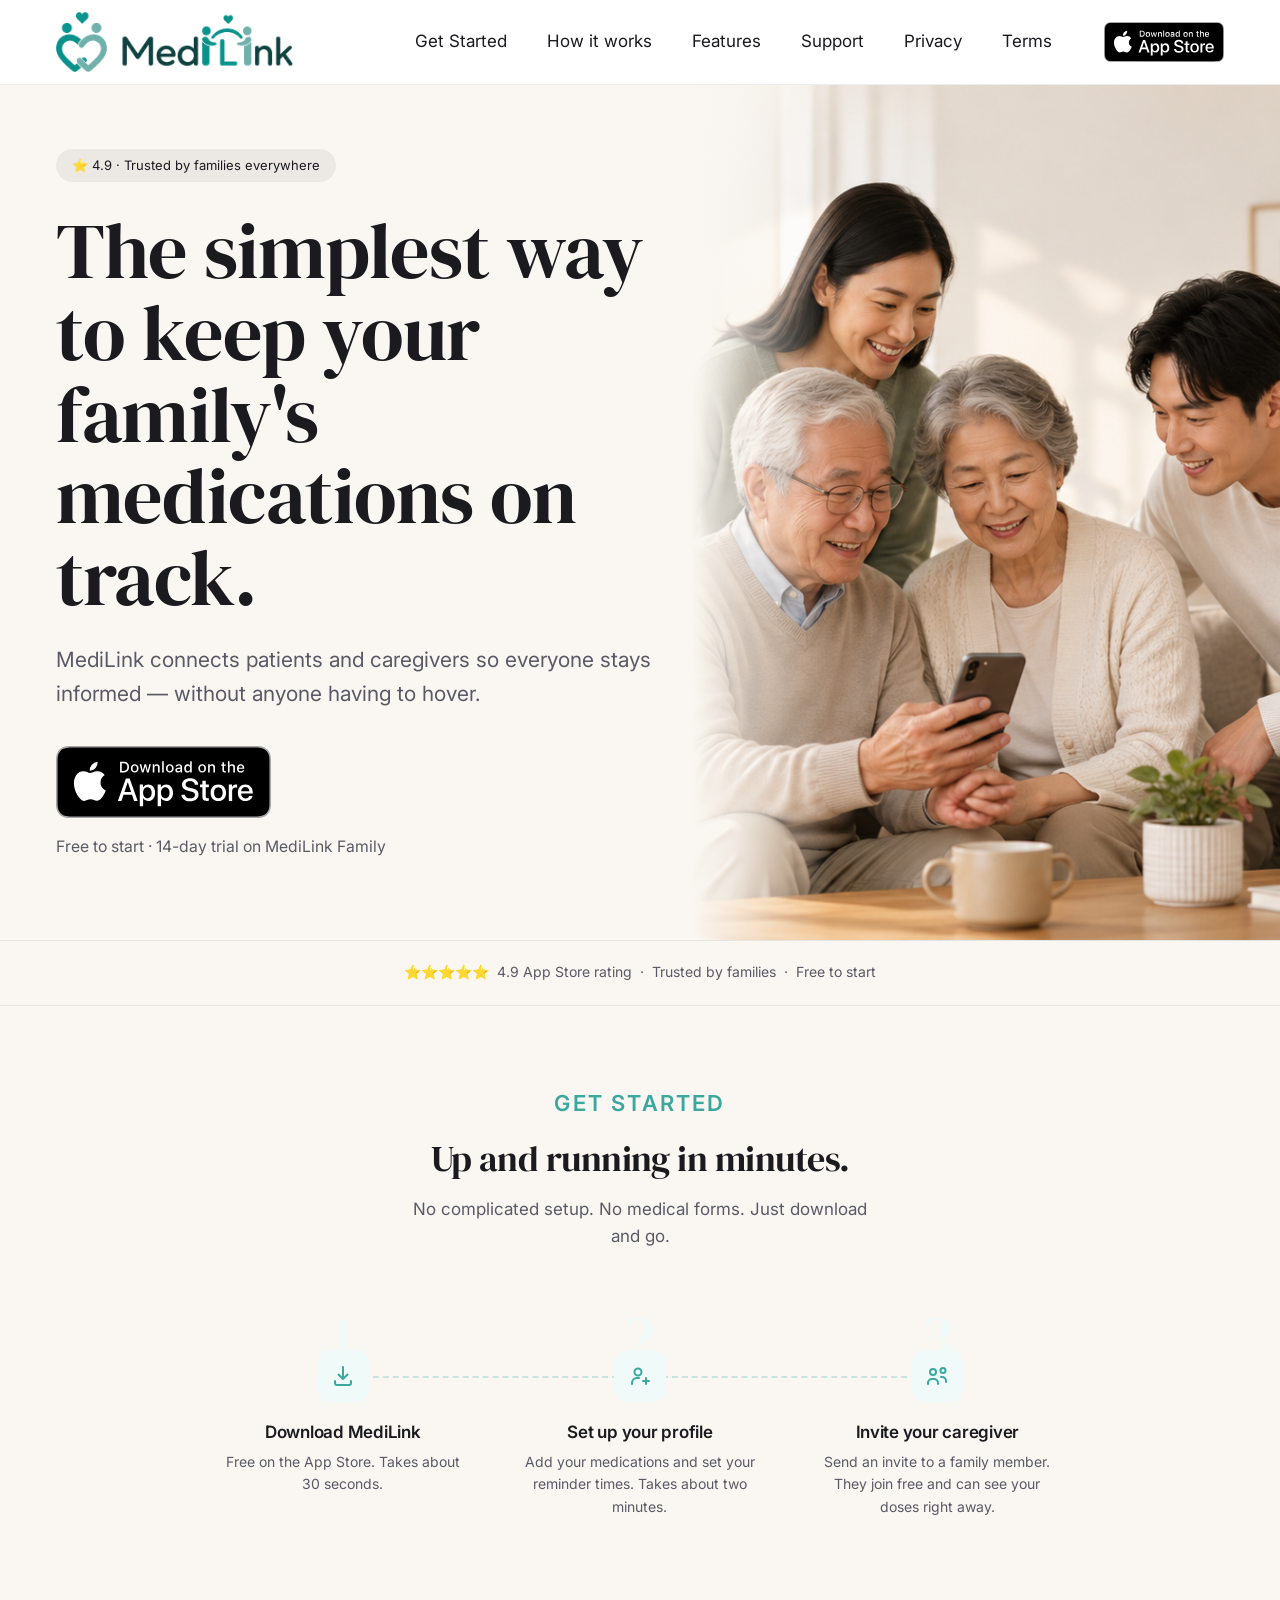
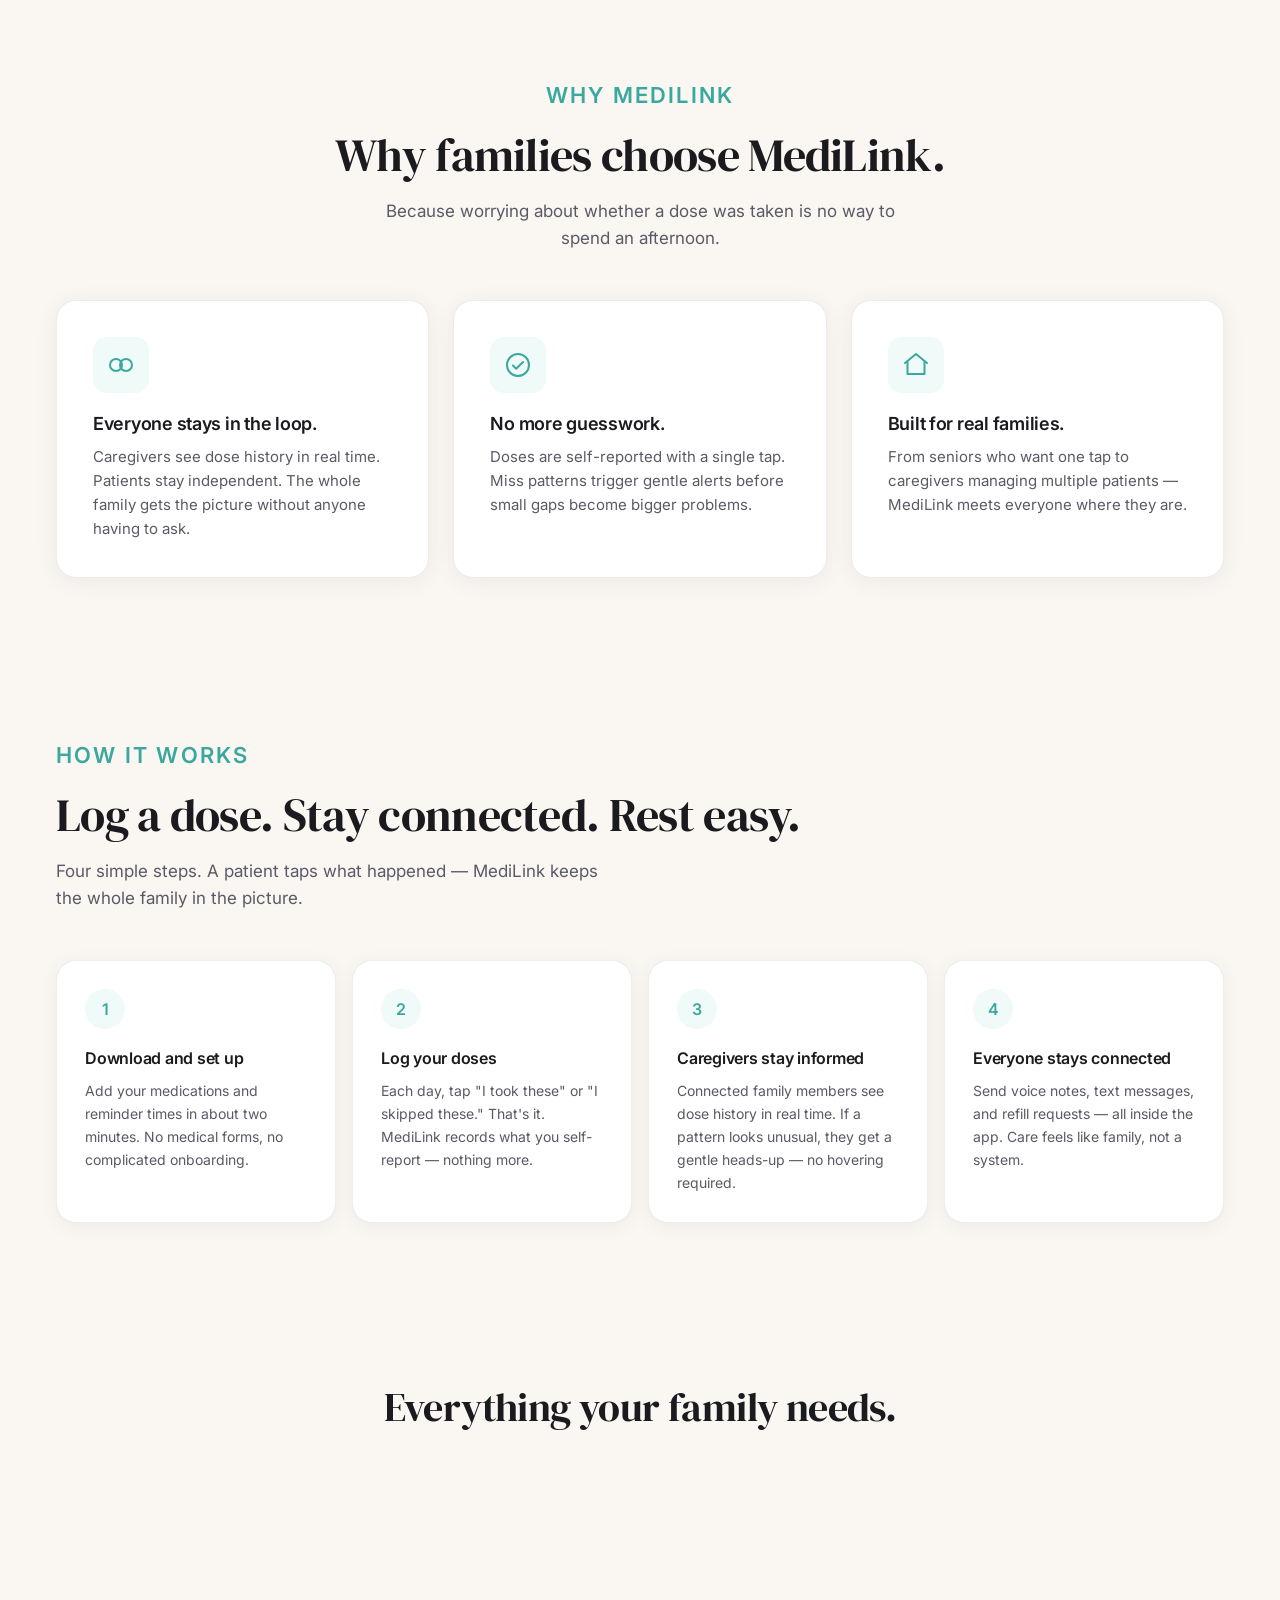
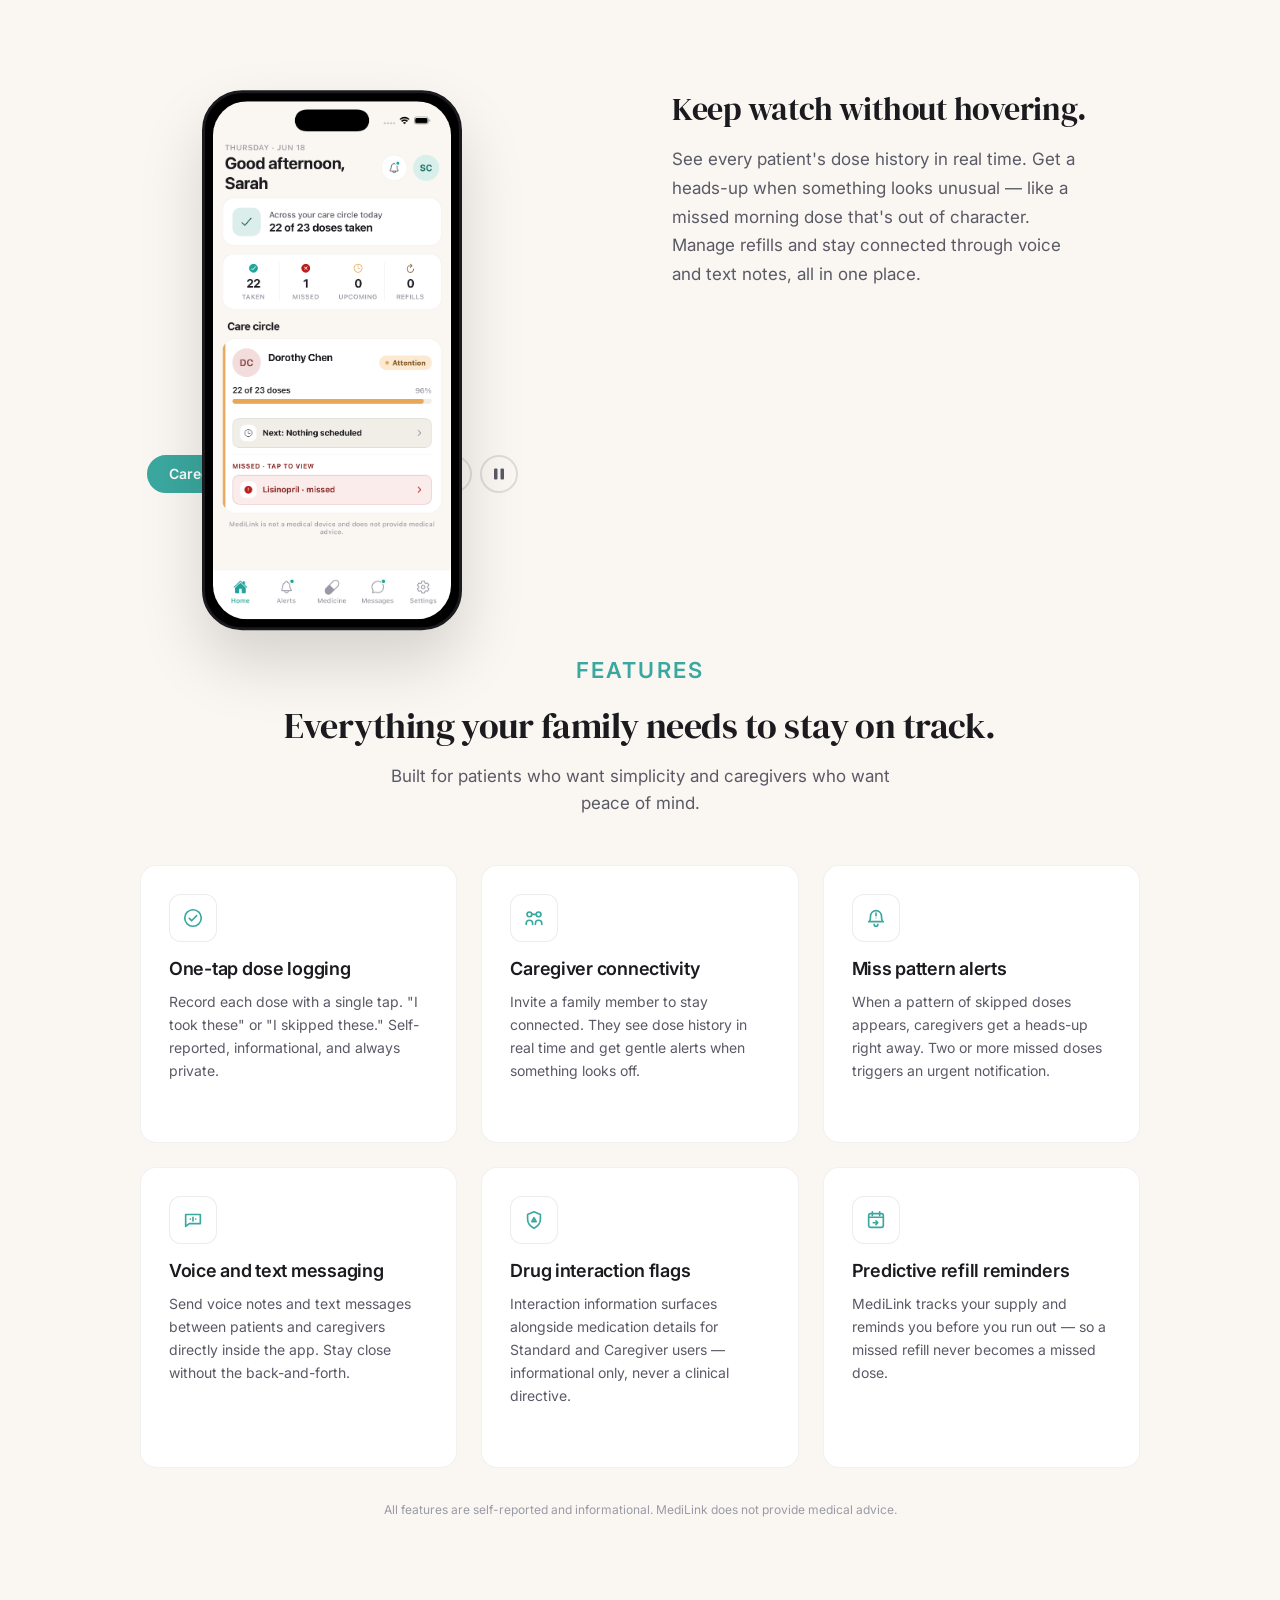
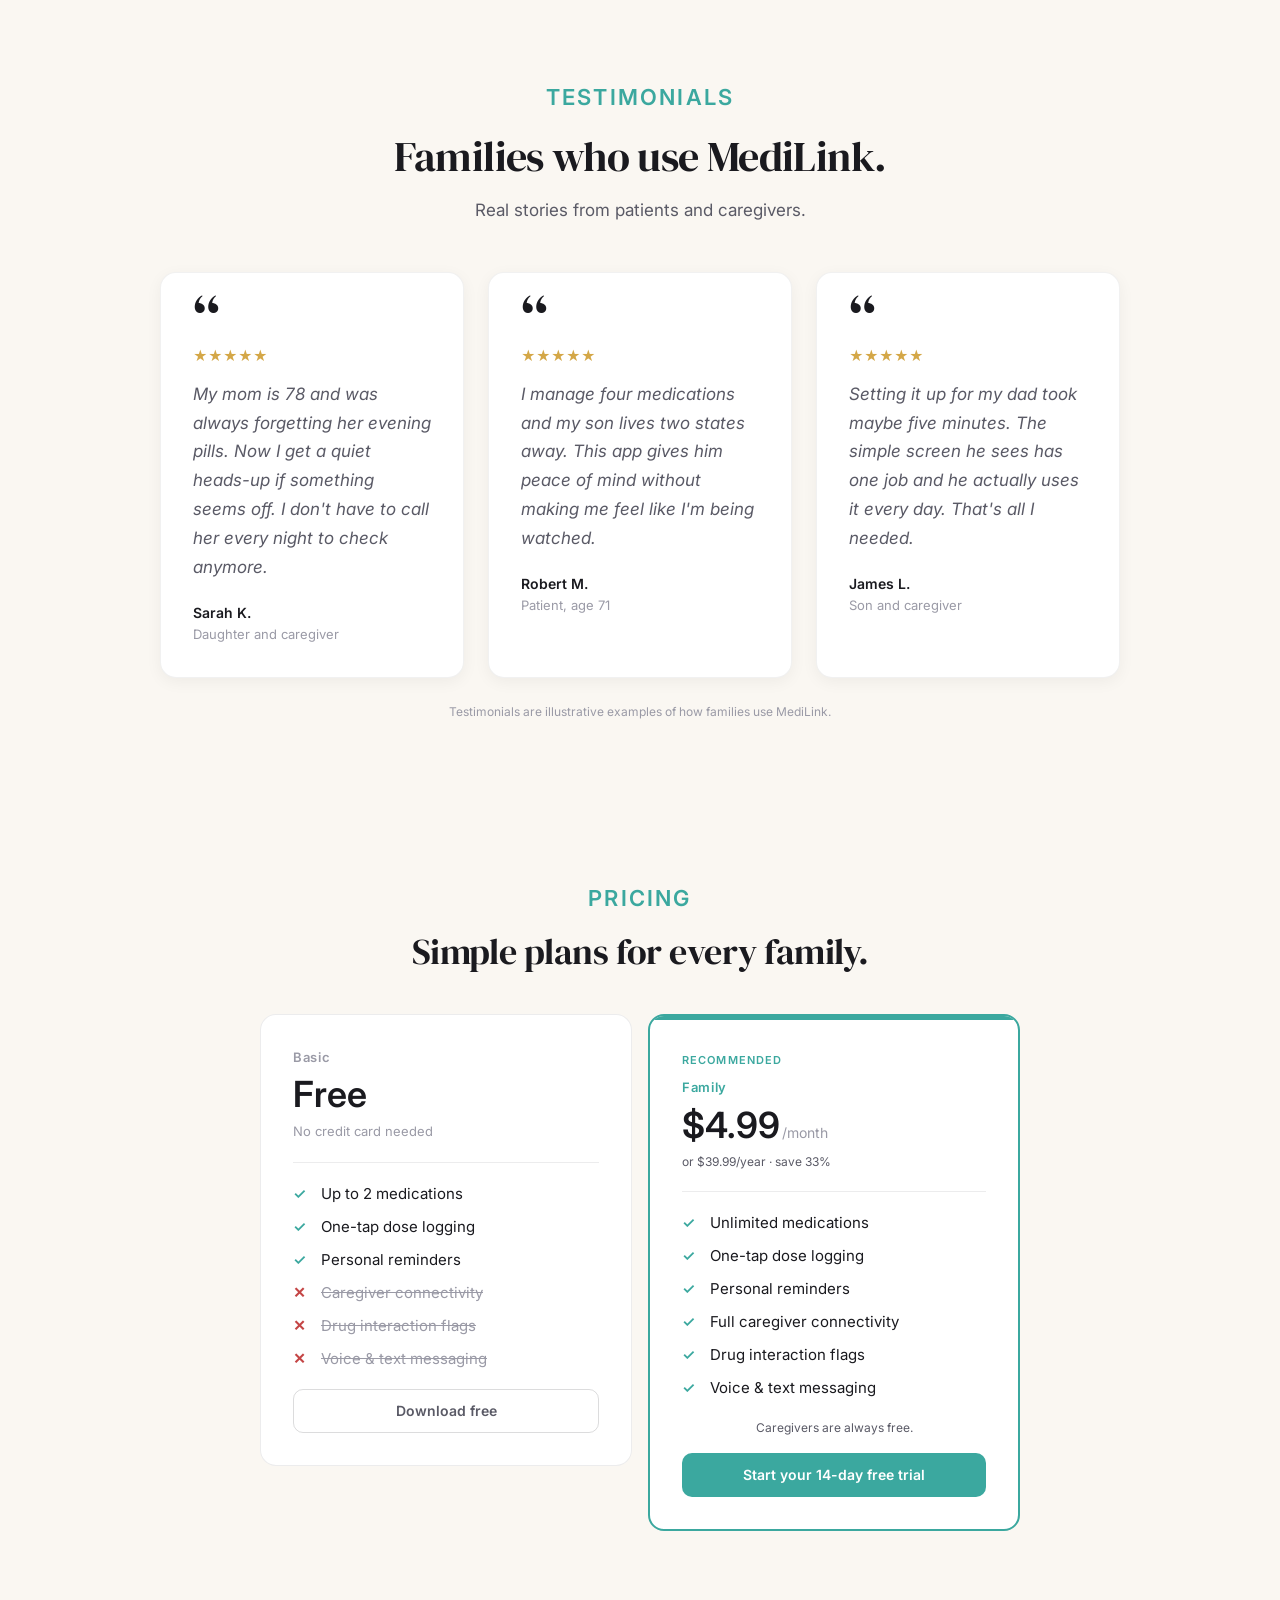
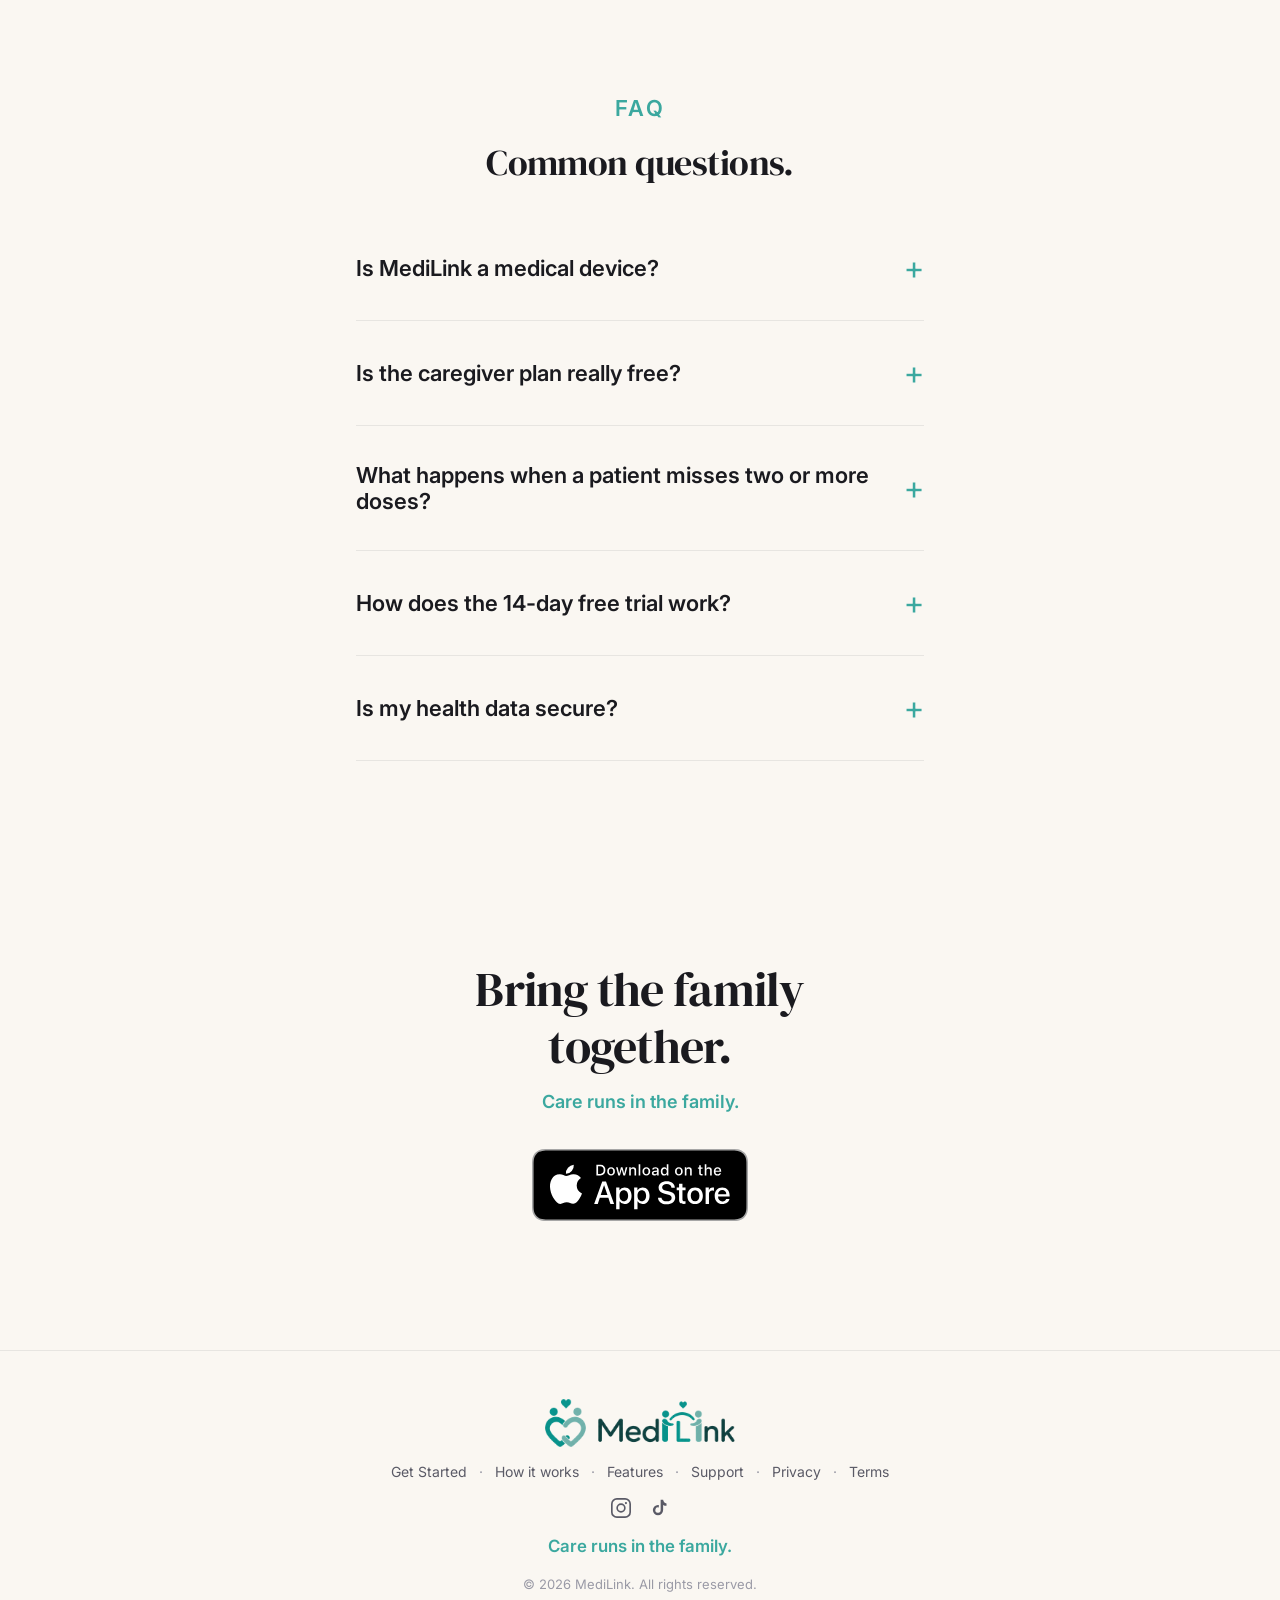
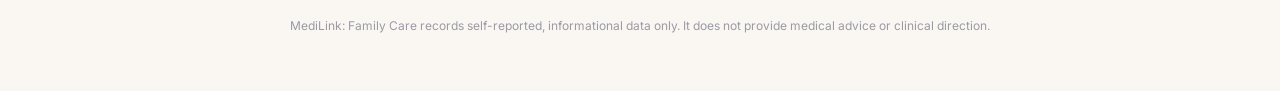
==== commit f756625f: "Update site" ====
--- a/index.html
+++ b/index.html
@@ -719,7 +719,7 @@
             io.unobserve(entry.target);
           }
         });
-      }, { threshold: 0.15, rootMargin: '0px 0px -100px 0px' });
+      }, { threshold: 0.2, rootMargin: '0px 0px -12% 0px' });
 
       function revealGroup(selector, staggerMs) {
         var els = Array.prototype.slice.call(document.querySelectorAll(selector));
--- a/style.css
+++ b/style.css
@@ -336,7 +336,7 @@
 
 .hero-cta .note {
   font-size: 0.875rem;
-  color: var(--text-tertiary);
+  color: var(--text-secondary);
 }
 
 /* ===== Reusable phone frame ===== */
@@ -1782,6 +1782,16 @@
     display: none;
   }
 
+  /* Hide the App Store badge in the navbar on mobile — the hero already has a CTA */
+  .nav-cta {
+    display: none;
+  }
+
+  /* With links and CTA hidden, center the logo in the navbar on phones */
+  .nav {
+    justify-content: center;
+  }
+
   /* Hero: single column, photo behind centered text */
   .hero {
     min-height: 0;
@@ -1813,11 +1823,25 @@
     display: flex;
     flex-direction: column;
     align-items: center;
-  }
-
+    max-width: none;
+    width: 100%;
+  }
+
+  /* Cap the headline so it stops wrapping excessively on small screens */
+  .hero h1 {
+    font-size: 2.5rem;
+    line-height: 1.1;
+  }
+
+  /* Subtext: centered, full width, with comfortable horizontal padding */
   .hero .subhead {
+    text-align: center;
+    max-width: none;
+    width: 100%;
     margin-left: auto;
     margin-right: auto;
+    padding-left: 24px;
+    padding-right: 24px;
   }
 
   .hero-cta {
@@ -1841,6 +1865,29 @@
 
   .phone-frame--showcase {
     width: 220px;
+  }
+
+  /* Testimonials: stack into a single column, full-width cards with side margin.
+     Placed after the desktop .tm-grid (3-col) rule so it wins on mobile. */
+  .tm-grid {
+    grid-template-columns: 1fr;
+    max-width: none;
+  }
+
+  .tm-card {
+    width: auto;
+    margin-left: 16px;
+    margin-right: 16px;
+  }
+
+  /* Footer nav: allow links to wrap between items, but never mid-word */
+  .footer-links {
+    flex-wrap: wrap;
+    justify-content: center;
+  }
+
+  .footer-links a {
+    white-space: nowrap;
   }
 }
 
@@ -1996,3 +2043,43 @@
   line-height: 1.7;
   padding-bottom: 20px;
 }
+
+/* ===== Desktop text scale-up (text only, non-mobile ≥769px) =====
+   Enlarges headings and body copy by ~15% on larger screens.
+   Layout, images, and mobile (≤768px) are untouched. */
+@media (min-width: 769px) {
+  /* Hero */
+  .hero h1 {
+    font-size: clamp(46px, 6.6vw, 78px);
+  }
+  .hero .subhead {
+    font-size: 21px;
+  }
+
+  /* Section headings */
+  .why-title,
+  .how-title {
+    font-size: 46px;
+  }
+  .tm-title {
+    font-size: 42px;
+  }
+
+  /* Section sub-paragraphs / lead copy */
+  .section-head p {
+    font-size: 1.3rem;
+  }
+
+  /* Body copy */
+  body {
+    font-size: 1.05rem;
+  }
+  .tm-quote {
+    font-size: 17px;
+  }
+
+  /* Free-tool / feature card titles */
+  .fg-card-title {
+    font-size: 18px;
+  }
+}
